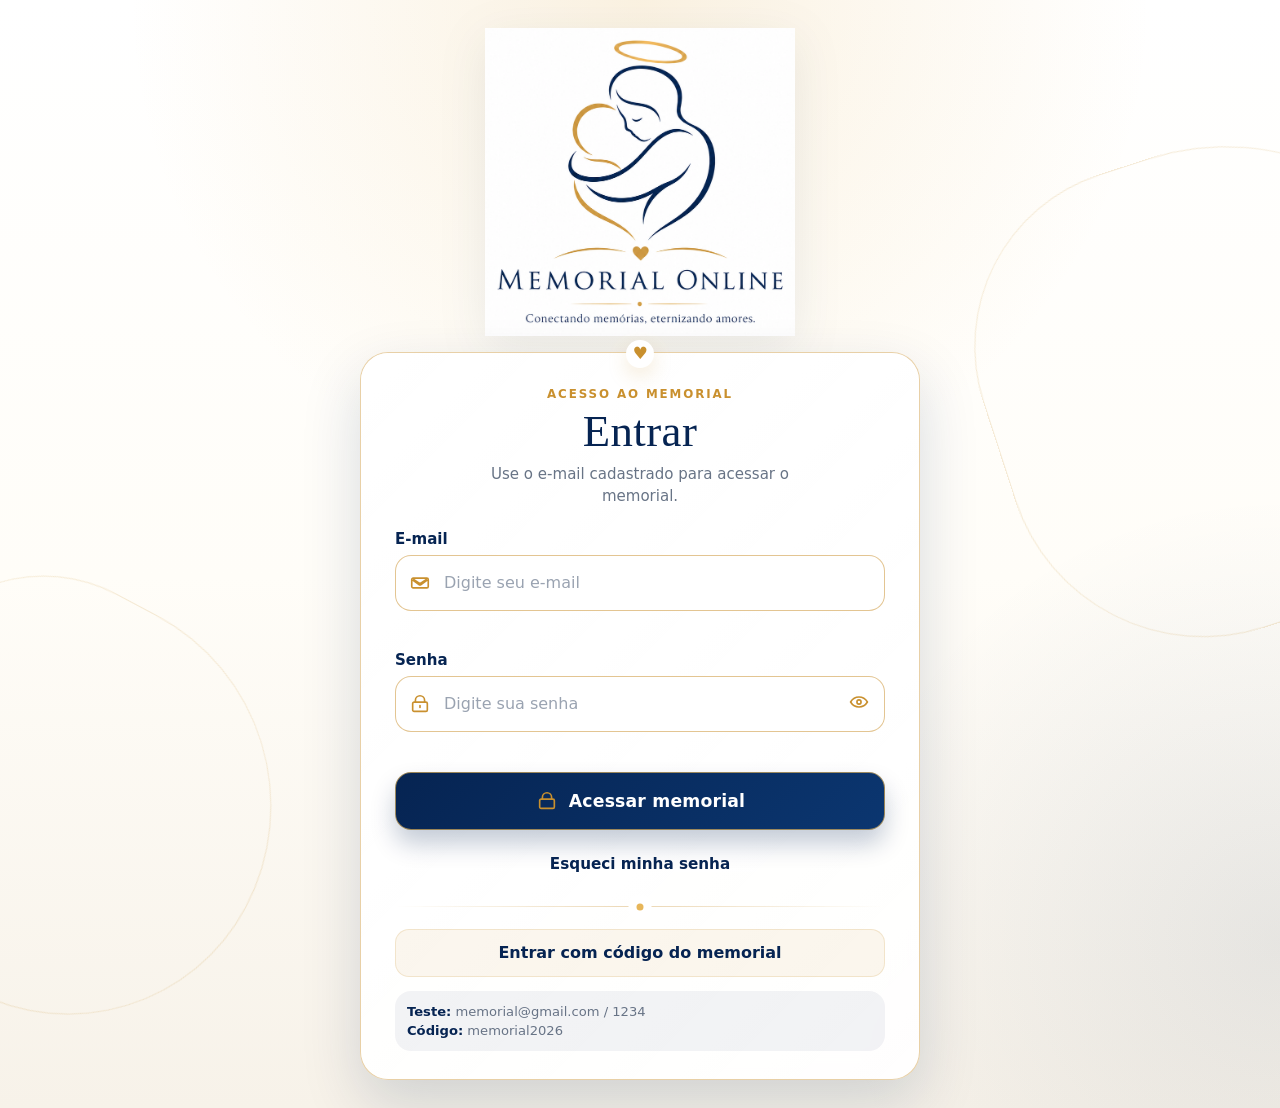
==== inmemorian_Pedro_Baptista_Pereira_neto.html @ 580d9a75 "Commit Inicial" ====
<!doctype html>
<html lang="pt-BR">
<head>
  <meta charset="utf-8" />
  <meta name="viewport" content="width=device-width, initial-scale=1, viewport-fit=cover" />
  <meta name="theme-color" content="#062452" />
  <meta name="description" content="Memorial de Pedro Baptista Pereira Neto" />
  <title>In Memorian | Pedro Baptista Pereira Neto</title>
  <link rel="preload" href="assets/logo-memorial-online.png" as="image" />
  <link rel="stylesheet" href="styles.css" />
</head>
<body class="memorial-page">
  <header class="memorial-topbar">
    <a class="mini-brand" href="inmemorian_Pedro_Baptista_Pereira_neto.html" aria-label="Memorial Online">
      <img src="assets/logo-memorial-online.png" alt="Memorial Online" />
    </a>
    <button class="logout-button" id="logoutButton" type="button">Sair</button>
  </header>

  <main class="memorial-shell">
    <section class="memorial-hero" aria-labelledby="personName">
      <div class="hero-photo" aria-hidden="true">
        <span>PB</span>
      </div>
      <p class="eyebrow">In Memorian</p>
      <h1 id="personName">Pedro Baptista Pereira Neto</h1>
      <p class="life-dates">08/02/1948 <span>—</span> 13/01/2020</p>
      <p class="hero-text">
        Uma homenagem criada para preservar lembranças, histórias, fotos e mensagens de carinho.
        Este memorial é um exemplo de como a memória de alguém pode continuar acessível, viva e respeitada.
      </p>
      <div class="hero-actions">
        <a class="primary-button hero-button" href="#mensagens">Deixar mensagem</a>
        <a class="secondary-link" href="#historia">Ver história</a>
      </div>

      <div class="memory-audio" aria-label="Música preferida">
        <audio id="favoriteMusic" preload="metadata" loop src="assets/musica-preferida.mp3"></audio>
        <div>
          <strong>Música preferida</strong>
          <span id="musicStatus">Toque para iniciar a trilha deste memorial.</span>
        </div>
        <div class="audio-actions">
          <button class="audio-button" id="playMusicButton" type="button">▶ Tocar</button>
          <button class="audio-button ghost" id="pauseMusicButton" type="button" disabled>Pausar</button>
        </div>
      </div>
    </section>

    <section class="quick-info" aria-label="Informações principais">
      <article>
        <strong>Nome completo</strong>
        <span>Pedro Baptista Pereira Neto</span>
      </article>
      <article>
        <strong>Nascimento</strong>
        <span>08 de fevereiro de 1948</span>
      </article>
      <article>
        <strong>Falecimento</strong>
        <span>13 de janeiro de 2020</span>
      </article>
      <article>
        <strong>Idade</strong>
        <span>71 anos</span>
      </article>
      <article>
        <strong>Código do memorial</strong>
        <span>memorial2026</span>
      </article>
    </section>

    <section class="content-grid">
      <article class="memorial-card wide" id="historia">
        <div class="section-title">
          <p class="eyebrow">História</p>
          <h2>Uma vida guardada com respeito</h2>
        </div>
        <p>
          Pedro Baptista Pereira Neto nasceu em 08 de fevereiro de 1948 e partiu em 13 de janeiro de 2020.
          Esta página demonstra como um memorial digital pode reunir dados essenciais, lembranças afetivas,
          fotos, mensagens da família e registros importantes da trajetória de uma pessoa.
        </p>
        <p>
          Aqui, a família poderia contar sua infância, sua caminhada profissional, seus valores, suas alegrias,
          suas conquistas e os momentos que marcaram quem ele foi. A ideia é simples: transformar datas frias
          em presença, história e memória.
        </p>
      </article>

      <article class="memorial-card quote-card">
        <span class="quote-mark">“</span>
        <p>
          Quem é amado nunca desaparece por inteiro. Permanece nas histórias, nos gestos e no silêncio bonito da saudade.
        </p>
      </article>
    </section>

    <section class="memorial-card" aria-labelledby="timelineTitle">
      <div class="section-title">
        <p class="eyebrow">Linha do tempo</p>
        <h2 id="timelineTitle">Marcos da memória</h2>
      </div>
      <div class="timeline">
        <div class="timeline-item">
          <time datetime="1948-02-08">1948</time>
          <div>
            <strong>Nascimento</strong>
            <p>Pedro Baptista Pereira Neto nasceu em 08 de fevereiro de 1948.</p>
          </div>
        </div>
        <div class="timeline-item">
          <time>Família</time>
          <div>
            <strong>Laços e convivência</strong>
            <p>Espaço para registrar familiares, amizades, histórias de casa e momentos importantes.</p>
          </div>
        </div>
        <div class="timeline-item">
          <time>Legado</time>
          <div>
            <strong>Valores deixados</strong>
            <p>Espaço para destacar ensinamentos, frases, hábitos e valores que continuam inspirando.</p>
          </div>
        </div>
        <div class="timeline-item">
          <time datetime="2020-01-13">2020</time>
          <div>
            <strong>Despedida</strong>
            <p>Pedro faleceu em 13 de janeiro de 2020, deixando lembranças que podem ser preservadas aqui.</p>
          </div>
        </div>
      </div>
    </section>

    <section class="memorial-card" aria-labelledby="galleryTitle">
      <div class="section-title row-title">
        <div>
          <p class="eyebrow">Galeria</p>
          <h2 id="galleryTitle">Memórias em imagens</h2>
        </div>
        <span class="soft-badge">Exemplo</span>
      </div>
      <div class="gallery-grid">
        <figure>
          <div class="gallery-placeholder">Foto</div>
          <figcaption>Retrato de família</figcaption>
        </figure>
        <figure>
          <div class="gallery-placeholder">Foto</div>
          <figcaption>Momentos especiais</figcaption>
        </figure>
        <figure>
          <div class="gallery-placeholder">Foto</div>
          <figcaption>Recordações antigas</figcaption>
        </figure>
      </div>
    </section>

    <section class="content-grid">
      <article class="memorial-card">
        <div class="section-title">
          <p class="eyebrow">Vela virtual</p>
          <h2>Acenda uma lembrança</h2>
        </div>
        <div class="candle-area">
          <div class="candle" aria-hidden="true"><span></span></div>
          <p><strong id="candleCount">0</strong> velas acesas neste dispositivo.</p>
          <button class="secondary-button full" id="lightCandleButton" type="button">Acender vela</button>
        </div>
      </article>

      <article class="memorial-card">
        <div class="section-title">
          <p class="eyebrow">Dados públicos</p>
          <h2>Identificação do memorial</h2>
        </div>
        <ul class="info-list">
          <li><span>URL sugerida</span><strong>/inmemorian/Pedro-Baptista-Pereira-Neto</strong></li>
          <li><span>QR Code</span><strong>Vinculado ao código memorial2026</strong></li>
          <li><span>Privacidade</span><strong>Público por QR Code ou acesso autorizado</strong></li>
        </ul>
      </article>
    </section>

    <section class="memorial-card" id="mensagens" aria-labelledby="messagesTitle">
      <div class="section-title">
        <p class="eyebrow">Livro de visitas</p>
        <h2 id="messagesTitle">Mensagens de carinho</h2>
      </div>

      <form class="message-form" id="messageForm">
        <label for="visitorName">Seu nome</label>
        <input id="visitorName" type="text" maxlength="60" placeholder="Ex.: Maria" />
        <label for="visitorMessage">Mensagem</label>
        <textarea id="visitorMessage" maxlength="280" placeholder="Escreva uma lembrança, oração ou palavra de carinho..."></textarea>
        <button class="primary-button" type="submit">Publicar mensagem</button>
      </form>

      <div class="messages-list" id="messagesList" aria-live="polite"></div>
    </section>
  </main>

  <script src="memorial.js"></script>
</body>
</html>
---- styles.css ----
:root {
  --navy: #062452;
  --navy-2: #0b3670;
  --navy-3: #071a38;
  --gold: #c9902e;
  --gold-2: #e7b65a;
  --paper: #fffdf8;
  --soft: #f7f2e9;
  --card: rgba(255, 255, 255, 0.92);
  --text: #10243f;
  --muted: #687486;
  --danger: #b42318;
  --success: #136c42;
  --line: rgba(201, 144, 46, 0.25);
  --shadow: 0 24px 60px rgba(6, 36, 82, 0.16);
  --radius: 28px;
  --safe-top: env(safe-area-inset-top, 0px);
  --safe-right: env(safe-area-inset-right, 0px);
  --safe-bottom: env(safe-area-inset-bottom, 0px);
  --safe-left: env(safe-area-inset-left, 0px);
}

* {
  box-sizing: border-box;
}

html {
  min-height: 100%;
  scroll-behavior: smooth;
  -webkit-text-size-adjust: 100%;
}

body {
  margin: 0;
  min-height: 100vh;
  min-height: 100svh;
  font-family: Inter, ui-sans-serif, system-ui, -apple-system, BlinkMacSystemFont, "Segoe UI", sans-serif;
  color: var(--text);
  background:
    radial-gradient(circle at 50% 0%, rgba(231, 182, 90, 0.18), transparent 32rem),
    radial-gradient(circle at 100% 85%, rgba(6, 36, 82, 0.08), transparent 28rem),
    linear-gradient(180deg, #fff 0%, var(--paper) 52%, var(--soft) 100%);
  overflow-x: hidden;
}

body::before,
body::after {
  content: "";
  position: fixed;
  inset: auto auto -7rem -9rem;
  width: 26rem;
  height: 26rem;
  border: 1px solid rgba(201, 144, 46, 0.18);
  border-radius: 42% 58% 54% 46%;
  transform: rotate(28deg);
  pointer-events: none;
  z-index: -1;
}

body::after {
  inset: 9rem -12rem auto auto;
  width: 30rem;
  height: 30rem;
  transform: rotate(-18deg);
}

button,
input,
textarea {
  font: inherit;
}

button,
a {
  -webkit-tap-highlight-color: transparent;
}

a {
  color: inherit;
}

/* LOGIN */
.page-shell {
  width: 100%;
  min-height: 100vh;
  min-height: 100svh;
  display: grid;
  place-items: center;
  padding: calc(18px + var(--safe-top)) calc(16px + var(--safe-right)) calc(18px + var(--safe-bottom)) calc(16px + var(--safe-left));
}

.login-wrap {
  width: min(100%, 460px);
  display: grid;
  gap: 14px;
}

.brand {
  text-align: center;
  display: grid;
  justify-items: center;
  margin-bottom: -2px;
}

.brand-logo {
  width: min(70vw, 265px);
  height: auto;
  display: block;
  filter: drop-shadow(0 12px 24px rgba(6, 36, 82, 0.08));
}

.login-card,
.memorial-card,
.quick-info article,
.memorial-hero {
  border: 1px solid rgba(201, 144, 46, 0.42);
  background: var(--card);
  box-shadow: var(--shadow);
  backdrop-filter: blur(12px);
}

.login-card {
  position: relative;
  width: 100%;
  padding: 28px 20px 22px;
  border-radius: var(--radius);
}

.login-card::before,
.memorial-card::before,
.memorial-hero::before {
  content: "";
  position: absolute;
  inset: 0;
  border-radius: inherit;
  background: linear-gradient(135deg, rgba(255,255,255,0.78), rgba(255,255,255,0));
  pointer-events: none;
}

.card-ornament {
  position: absolute;
  top: -13px;
  left: 50%;
  translate: -50% 0;
  width: 28px;
  height: 28px;
  display: grid;
  place-items: center;
  border-radius: 999px;
  background: #fff;
  color: var(--gold);
  font-size: 17px;
  line-height: 1;
  box-shadow: 0 8px 20px rgba(201, 144, 46, 0.18);
}

.form-header,
#loginForm,
.status-message,
.demo-access,
.memorial-card > *,
.memorial-hero > * {
  position: relative;
  z-index: 1;
}

.form-header {
  text-align: center;
  margin-bottom: 22px;
}

.eyebrow {
  margin: 0 0 4px;
  color: var(--gold);
  font-size: 0.74rem;
  font-weight: 800;
  letter-spacing: 0.16em;
  text-transform: uppercase;
}

h1,
h2 {
  color: var(--navy);
  font-family: Georgia, "Times New Roman", serif;
  font-weight: 500;
  letter-spacing: 0.01em;
}

h1 {
  margin: 0;
  font-size: clamp(2.05rem, 11vw, 2.8rem);
}

h2 {
  margin: 0;
  font-size: clamp(1.55rem, 7vw, 2.2rem);
}

.subtitle {
  margin: 7px auto 0;
  max-width: 21rem;
  color: var(--muted);
  font-size: 0.94rem;
  line-height: 1.45;
}

#loginForm,
.message-form {
  display: grid;
  gap: 15px;
}

.field-group,
.message-form {
  display: grid;
  gap: 7px;
}

.field-group label,
.message-form label {
  color: var(--navy);
  font-size: 0.94rem;
  font-weight: 700;
}

.input-shell,
.message-form input,
.message-form textarea {
  position: relative;
  display: flex;
  align-items: center;
  min-height: 56px;
  border: 1.4px solid rgba(201, 144, 46, 0.52);
  border-radius: 16px;
  background: rgba(255, 255, 255, 0.94);
  transition: border-color 160ms ease, box-shadow 160ms ease, background 160ms ease;
}

.input-shell:focus-within,
.message-form input:focus,
.message-form textarea:focus {
  border-color: var(--gold);
  box-shadow: 0 0 0 4px rgba(201, 144, 46, 0.16);
  background: #fff;
}

.input-icon,
.button-icon {
  width: 48px;
  min-width: 48px;
  display: grid;
  place-items: center;
  color: var(--gold);
}

.input-icon svg,
.icon-button svg,
.button-icon svg {
  width: 22px;
  height: 22px;
  fill: none;
  stroke: currentColor;
  stroke-width: 1.8;
  stroke-linecap: round;
  stroke-linejoin: round;
}

input,
textarea {
  width: 100%;
  min-width: 0;
  border: 0;
  outline: 0;
  background: transparent;
  color: var(--text);
  font-size: 16px;
}

.input-shell input {
  min-height: 54px;
  padding: 0 14px 0 0;
}

.message-form input,
.message-form textarea {
  padding: 0 14px;
}

.message-form textarea {
  min-height: 116px;
  resize: vertical;
  padding-top: 13px;
  line-height: 1.45;
}

input::placeholder,
textarea::placeholder {
  color: #9aa3b1;
}

.icon-button {
  width: 50px;
  min-width: 50px;
  height: 54px;
  border: 0;
  border-radius: 14px;
  background: transparent;
  color: var(--gold);
  cursor: pointer;
}

.icon-button:active,
.primary-button:active,
.secondary-button:active,
.logout-button:active {
  scale: 0.98;
}

.error-message {
  min-height: 18px;
  color: var(--danger);
  font-size: 0.78rem;
  font-weight: 650;
}

.primary-button,
.secondary-button,
.link-button,
.logout-button {
  cursor: pointer;
}

.primary-button {
  width: 100%;
  min-height: 58px;
  display: inline-flex;
  align-items: center;
  justify-content: center;
  gap: 10px;
  border: 1px solid rgba(231, 182, 90, 0.66);
  border-radius: 16px;
  background: linear-gradient(135deg, var(--navy), var(--navy-2));
  color: #fff;
  text-decoration: none;
  font-size: 1.08rem;
  font-weight: 800;
  letter-spacing: 0.01em;
  box-shadow: 0 14px 25px rgba(6, 36, 82, 0.23);
  transition: transform 160ms ease, box-shadow 160ms ease, filter 160ms ease;
}

.primary-button:disabled {
  cursor: not-allowed;
  filter: grayscale(0.25);
  opacity: 0.75;
}

.button-icon {
  width: 24px;
  min-width: 24px;
}

.form-actions {
  display: flex;
  justify-content: center;
  margin-top: -2px;
}

.link-button,
.secondary-button,
.logout-button {
  border: 0;
  background: transparent;
  color: var(--navy);
  font-weight: 750;
}

.link-button {
  min-height: 42px;
  padding: 7px 10px;
  font-size: 0.95rem;
}

.secondary-button,
.logout-button {
  min-height: 48px;
  padding: 10px 12px;
  border-radius: 14px;
  color: var(--navy);
  background: rgba(201, 144, 46, 0.08);
  border: 1px solid rgba(201, 144, 46, 0.18);
}

.secondary-button.full {
  width: 100%;
}

.divider {
  height: 20px;
  display: grid;
  place-items: center;
  margin: -3px 0;
}

.divider span {
  position: relative;
  width: 100%;
  height: 1px;
  background: linear-gradient(90deg, transparent, rgba(201, 144, 46, 0.36), transparent);
}

.divider span::after {
  content: "";
  position: absolute;
  left: 50%;
  top: 50%;
  width: 7px;
  height: 7px;
  translate: -50% -50%;
  border-radius: 999px;
  background: var(--gold-2);
  box-shadow: 0 0 0 8px #fff;
}

.demo-access {
  margin-top: 14px;
  padding: 11px 12px;
  border-radius: 16px;
  background: rgba(6, 36, 82, 0.05);
  color: var(--muted);
  font-size: 0.82rem;
  line-height: 1.45;
}

.demo-access strong {
  color: var(--navy);
}

.status-message {
  display: none;
  margin-top: 14px;
  padding: 12px 14px;
  border-radius: 16px;
  font-weight: 700;
  font-size: 0.9rem;
  line-height: 1.35;
}

.status-message.is-success {
  display: block;
  color: var(--success);
  background: rgba(19, 108, 66, 0.1);
  border: 1px solid rgba(19, 108, 66, 0.16);
}

.status-message.is-error {
  display: block;
  color: var(--danger);
  background: rgba(180, 35, 24, 0.08);
  border: 1px solid rgba(180, 35, 24, 0.14);
}

.is-hidden {
  display: none !important;
}

.recovery-modal {
  width: min(calc(100% - 32px), 420px);
  padding: 0;
  border: 0;
  border-radius: 24px;
  box-shadow: var(--shadow);
  background: transparent;
}

.recovery-modal::backdrop {
  background: rgba(6, 36, 82, 0.45);
  backdrop-filter: blur(5px);
}

.modal-content {
  position: relative;
  display: grid;
  gap: 12px;
  padding: 24px;
  background: #fff;
  border: 1px solid rgba(201, 144, 46, 0.35);
  border-radius: 24px;
}

.modal-content h2 {
  margin: 0;
  color: var(--navy);
  font-family: Georgia, "Times New Roman", serif;
  font-size: 1.8rem;
}

.modal-content p {
  margin: 0;
  color: var(--muted);
  line-height: 1.45;
}

.modal-content label {
  margin-top: 6px;
  color: var(--navy);
  font-weight: 700;
}

.modal-content input {
  border: 1.4px solid rgba(201, 144, 46, 0.52);
  border-radius: 16px;
  min-height: 54px;
  padding: 0 14px;
  background: #fff;
}

.modal-close {
  position: absolute;
  top: 12px;
  right: 12px;
  width: 40px;
  height: 40px;
  border: 0;
  border-radius: 999px;
  background: rgba(6, 36, 82, 0.08);
  color: var(--navy);
  font-size: 1.5rem;
  cursor: pointer;
}

.modal-button {
  margin-top: 4px;
}

/* MEMORIAL */
.memorial-page {
  padding-bottom: max(22px, var(--safe-bottom));
}

.memorial-topbar {
  position: sticky;
  top: 0;
  z-index: 10;
  display: flex;
  align-items: center;
  justify-content: space-between;
  gap: 12px;
  padding: calc(10px + var(--safe-top)) calc(14px + var(--safe-right)) 10px calc(14px + var(--safe-left));
  background: rgba(255, 253, 248, 0.82);
  border-bottom: 1px solid rgba(201, 144, 46, 0.18);
  backdrop-filter: blur(16px);
}

.mini-brand {
  display: inline-flex;
  align-items: center;
  text-decoration: none;
}

.mini-brand img {
  width: 148px;
  height: auto;
  display: block;
}

.logout-button {
  min-height: 42px;
  padding-inline: 16px;
}

.memorial-shell {
  width: min(100% - 28px, 1120px);
  margin: 18px auto 0;
  display: grid;
  gap: 18px;
}

.memorial-hero {
  position: relative;
  overflow: hidden;
  text-align: center;
  border-radius: 32px;
  padding: 30px 18px 24px;
}

.memorial-hero::after {
  content: "";
  position: absolute;
  inset: auto -20% -45% -20%;
  height: 16rem;
  background: radial-gradient(circle, rgba(231, 182, 90, 0.18), transparent 65%);
  pointer-events: none;
}

.hero-photo {
  width: 102px;
  height: 102px;
  margin: 0 auto 12px;
  display: grid;
  place-items: center;
  border-radius: 999px;
  background:
    linear-gradient(#fff, #fff) padding-box,
    linear-gradient(135deg, var(--gold), var(--navy)) border-box;
  border: 3px solid transparent;
  box-shadow: 0 18px 35px rgba(6, 36, 82, 0.14);
}

.hero-photo span {
  color: var(--navy);
  font-family: Georgia, "Times New Roman", serif;
  font-size: 2.2rem;
  letter-spacing: 0.04em;
}

.memorial-hero h1 {
  max-width: 880px;
  margin: 0 auto;
  font-size: clamp(2.15rem, 11vw, 4.5rem);
  line-height: 0.98;
}

.life-dates {
  margin: 14px 0 0;
  color: var(--gold);
  font-weight: 850;
  letter-spacing: 0.06em;
}

.life-dates span {
  color: rgba(6, 36, 82, 0.45);
  padding: 0 6px;
}

.hero-text {
  max-width: 720px;
  margin: 16px auto 0;
  color: var(--muted);
  font-size: 1rem;
  line-height: 1.65;
}

.hero-actions {
  display: grid;
  gap: 10px;
  margin: 22px auto 0;
  max-width: 360px;
}

.hero-button {
  min-height: 54px;
}

.secondary-link {
  display: inline-flex;
  align-items: center;
  justify-content: center;
  min-height: 48px;
  color: var(--navy);
  font-weight: 800;
  text-decoration: none;
}

.quick-info {
  display: grid;
  grid-template-columns: 1fr;
  gap: 12px;
}

.quick-info article {
  border-radius: 20px;
  padding: 16px;
}

.quick-info strong,
.info-list span {
  display: block;
  color: var(--gold);
  font-size: 0.76rem;
  font-weight: 850;
  text-transform: uppercase;
  letter-spacing: 0.1em;
}

.quick-info span,
.info-list strong {
  display: block;
  margin-top: 6px;
  color: var(--navy);
  font-size: 1rem;
}

.content-grid {
  display: grid;
  gap: 18px;
}

.memorial-card {
  position: relative;
  overflow: hidden;
  border-radius: 26px;
  padding: 22px 18px;
}

.memorial-card p {
  color: var(--muted);
  line-height: 1.7;
}

.section-title {
  margin-bottom: 14px;
}

.row-title {
  display: flex;
  align-items: flex-start;
  justify-content: space-between;
  gap: 12px;
}

.soft-badge {
  display: inline-flex;
  padding: 7px 10px;
  border-radius: 999px;
  background: rgba(201, 144, 46, 0.1);
  color: var(--gold);
  font-size: 0.78rem;
  font-weight: 850;
}

.quote-card {
  background: linear-gradient(135deg, rgba(6, 36, 82, 0.96), rgba(11, 54, 112, 0.92));
  border-color: rgba(231, 182, 90, 0.42);
}

.quote-card p {
  margin: 0;
  color: #fff;
  font-family: Georgia, "Times New Roman", serif;
  font-size: clamp(1.25rem, 6vw, 1.75rem);
  line-height: 1.35;
}

.quote-mark {
  display: block;
  height: 34px;
  color: var(--gold-2);
  font-family: Georgia, "Times New Roman", serif;
  font-size: 4.2rem;
  line-height: 0.7;
}

.timeline {
  display: grid;
  gap: 16px;
}

.timeline-item {
  position: relative;
  display: grid;
  grid-template-columns: 76px 1fr;
  gap: 14px;
}

.timeline-item:not(:last-child)::before {
  content: "";
  position: absolute;
  left: 37px;
  top: 38px;
  bottom: -16px;
  width: 1px;
  background: var(--line);
}

.timeline-item time {
  position: relative;
  z-index: 1;
  display: grid;
  place-items: center;
  min-height: 36px;
  padding: 7px;
  border-radius: 999px;
  background: #fff;
  border: 1px solid var(--line);
  color: var(--gold);
  font-size: 0.78rem;
  font-weight: 850;
}

.timeline-item strong {
  color: var(--navy);
}

.timeline-item p {
  margin: 4px 0 0;
}

.gallery-grid {
  display: grid;
  grid-template-columns: 1fr;
  gap: 14px;
}

.gallery-grid figure {
  margin: 0;
}

.gallery-placeholder {
  min-height: 160px;
  display: grid;
  place-items: center;
  border-radius: 22px;
  background:
    linear-gradient(135deg, rgba(6, 36, 82, 0.12), rgba(201, 144, 46, 0.16)),
    #fff;
  border: 1px dashed rgba(201, 144, 46, 0.52);
  color: var(--gold);
  font-family: Georgia, "Times New Roman", serif;
  font-size: 2rem;
}

.gallery-grid figcaption {
  margin-top: 8px;
  color: var(--muted);
  font-size: 0.9rem;
}

.candle-area {
  display: grid;
  justify-items: center;
  text-align: center;
  gap: 14px;
}

.candle {
  position: relative;
  width: 70px;
  height: 104px;
  border-radius: 18px 18px 12px 12px;
  background: linear-gradient(180deg, #fff, #f5ead6);
  border: 1px solid rgba(201, 144, 46, 0.28);
  box-shadow: 0 18px 30px rgba(6, 36, 82, 0.1);
}

.candle::before {
  content: "";
  position: absolute;
  left: 50%;
  top: -28px;
  width: 24px;
  height: 38px;
  translate: -50% 0;
  border-radius: 50% 50% 50% 50%;
  background: radial-gradient(circle at 50% 72%, #fff5ba 0 15%, var(--gold-2) 42%, rgba(231, 182, 90, 0.1) 70%);
  filter: drop-shadow(0 0 14px rgba(231, 182, 90, 0.8));
}

.candle span {
  position: absolute;
  left: 50%;
  top: 10px;
  width: 2px;
  height: 16px;
  translate: -50% 0;
  border-radius: 99px;
  background: var(--navy);
}

.info-list {
  list-style: none;
  padding: 0;
  margin: 0;
  display: grid;
  gap: 12px;
}

.info-list li {
  padding: 12px;
  border-radius: 16px;
  background: rgba(6, 36, 82, 0.04);
}

.info-list strong {
  word-break: break-word;
  line-height: 1.35;
}

.messages-list {
  display: grid;
  gap: 12px;
  margin-top: 18px;
}

.message-item {
  padding: 14px;
  border-radius: 18px;
  background: rgba(255, 255, 255, 0.72);
  border: 1px solid rgba(201, 144, 46, 0.2);
}

.message-item div {
  display: flex;
  align-items: center;
  justify-content: space-between;
  gap: 10px;
}

.message-item strong {
  color: var(--navy);
}

.message-item span {
  color: var(--gold);
  font-size: 0.8rem;
  font-weight: 750;
}

.message-item p {
  margin: 8px 0 0;
}

@media (min-width: 700px) {
  .page-shell {
    padding: calc(28px + var(--safe-top)) calc(26px + var(--safe-right)) calc(28px + var(--safe-bottom)) calc(26px + var(--safe-left));
  }

  .login-wrap {
    width: min(100%, 560px);
    gap: 18px;
  }

  .brand-logo {
    width: 310px;
  }

  .login-card {
    padding: 34px 34px 28px;
  }

  .memorial-shell {
    width: min(100% - 48px, 1120px);
    gap: 24px;
  }

  .memorial-topbar {
    padding-inline: calc(24px + var(--safe-left)) calc(24px + var(--safe-right));
  }

  .mini-brand img {
    width: 180px;
  }

  .memorial-hero {
    padding: 50px 44px 42px;
  }

  .hero-actions {
    grid-template-columns: 1fr 1fr;
    max-width: 460px;
    align-items: center;
  }

  .quick-info {
    grid-template-columns: repeat(5, 1fr);
  }

  .content-grid {
    grid-template-columns: 1.35fr 0.85fr;
    align-items: stretch;
  }

  .memorial-card {
    padding: 28px;
  }

  .gallery-grid {
    grid-template-columns: repeat(3, 1fr);
  }
}

@media (max-width: 430px) {
  .memorial-shell {
    width: min(100% - 22px, 1120px);
  }

  .mini-brand img {
    width: 126px;
  }

  .logout-button {
    min-height: 38px;
    padding-inline: 12px;
  }

  .quick-info article {
    padding: 14px;
  }

  .timeline-item {
    grid-template-columns: 66px 1fr;
    gap: 11px;
  }

  .timeline-item:not(:last-child)::before {
    left: 32px;
  }
}

@media (max-width: 380px) {
  .page-shell {
    padding-top: calc(12px + var(--safe-top));
    padding-bottom: calc(12px + var(--safe-bottom));
  }

  .brand-logo {
    width: min(68vw, 220px);
  }

  .login-card {
    padding: 24px 16px 18px;
    border-radius: 24px;
  }

  .form-header {
    margin-bottom: 16px;
  }

  #loginForm {
    gap: 11px;
  }

  .subtitle {
    font-size: 0.86rem;
  }

  .memorial-hero h1 {
    font-size: 2rem;
  }
}

@media (max-height: 700px) and (max-width: 520px) {
  .page-shell {
    align-items: start;
  }

  .brand-logo {
    width: 190px;
  }

  .login-card {
    padding-top: 22px;
  }

  .subtitle {
    display: none;
  }
}

.memory-audio {
  margin: 22px auto 0;
  width: min(100%, 560px);
  display: grid;
  gap: 14px;
  padding: 16px;
  border: 1px solid rgba(210, 157, 55, 0.38);
  border-radius: 22px;
  background: rgba(255, 255, 255, 0.72);
  box-shadow: 0 16px 36px rgba(6, 36, 82, 0.08);
}

.memory-audio strong {
  display: block;
  color: var(--navy);
  font-family: var(--font-serif);
  font-size: 1.02rem;
}

.memory-audio span {
  display: block;
  margin-top: 4px;
  color: var(--muted);
  font-size: 0.92rem;
  line-height: 1.45;
}

.audio-actions {
  display: grid;
  grid-template-columns: 1fr 1fr;
  gap: 10px;
}

.audio-button {
  min-height: 44px;
  border: 1px solid rgba(210, 157, 55, 0.55);
  border-radius: 999px;
  background: var(--navy);
  color: #fff;
  font-weight: 800;
  cursor: pointer;
  box-shadow: 0 10px 22px rgba(6, 36, 82, 0.14);
}

.audio-button.ghost {
  background: #fff;
  color: var(--navy);
}

.audio-button:disabled {
  opacity: 0.55;
  cursor: not-allowed;
  box-shadow: none;
}
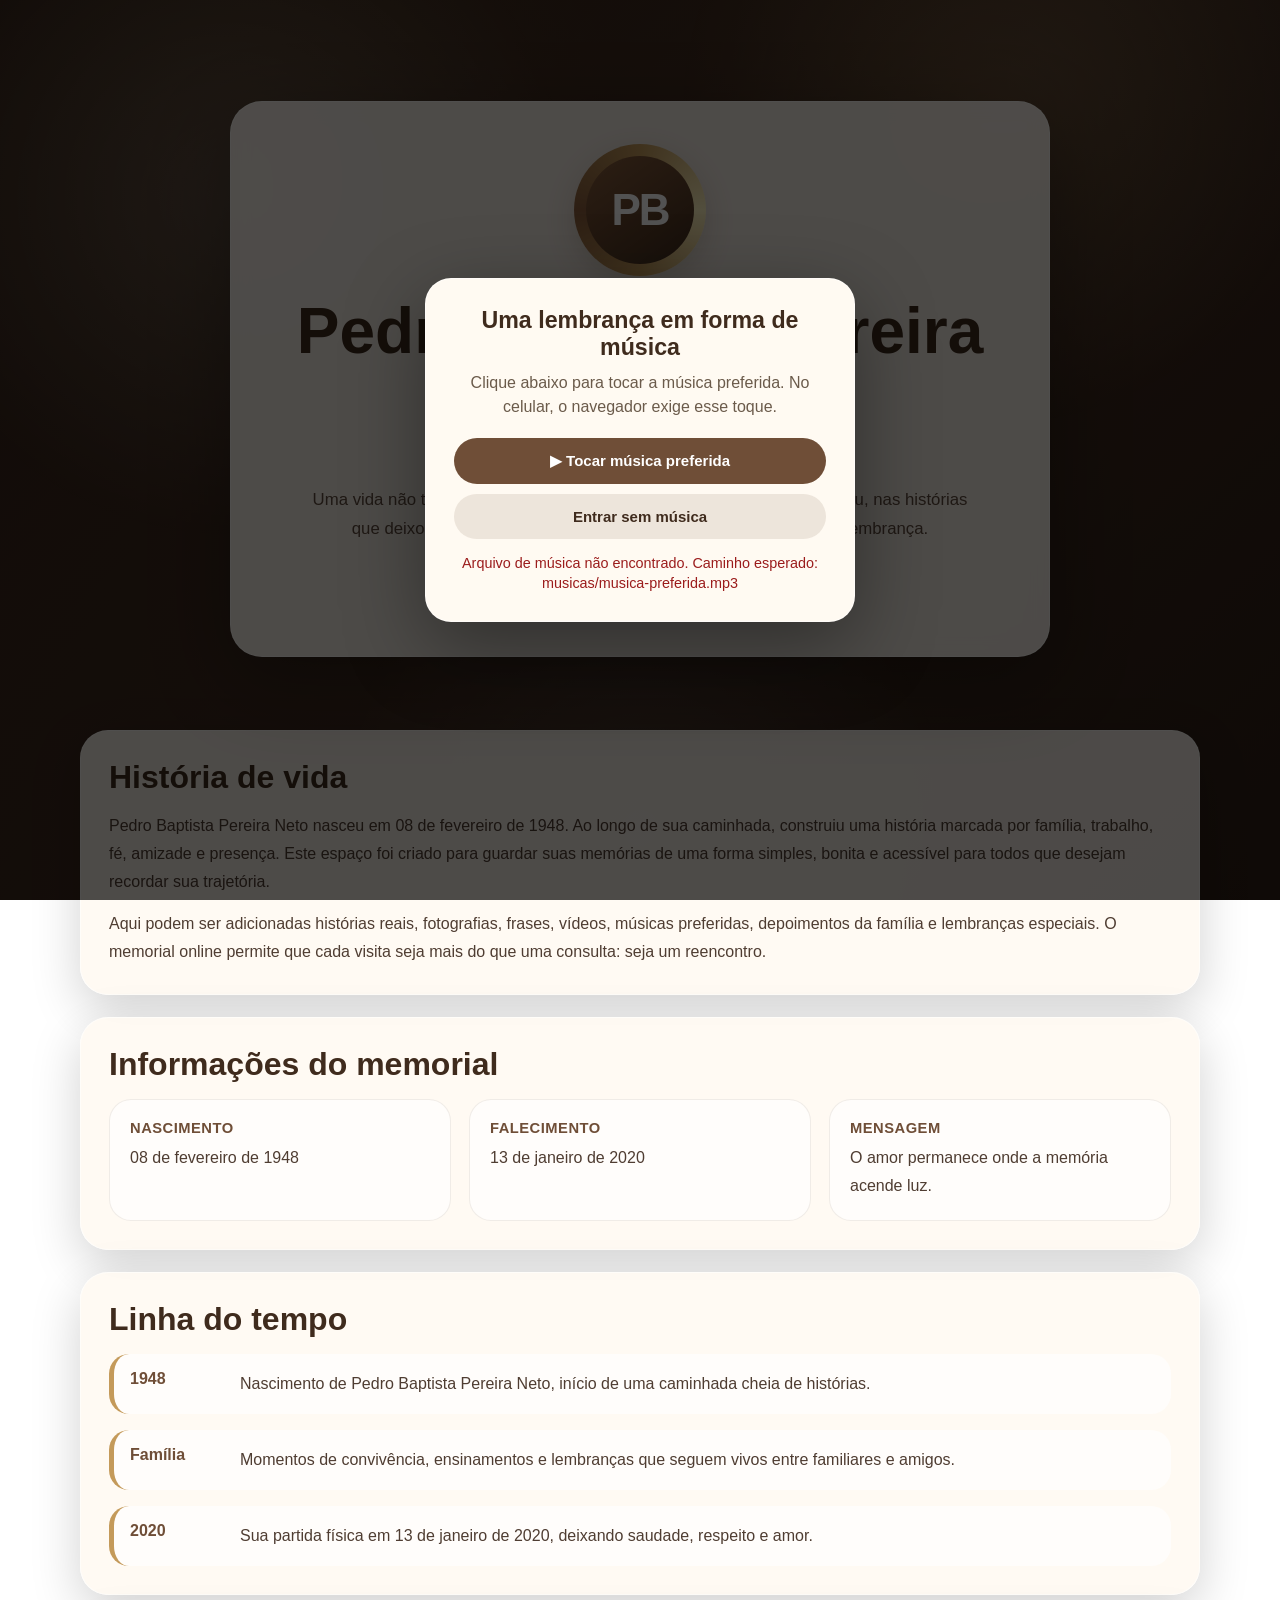
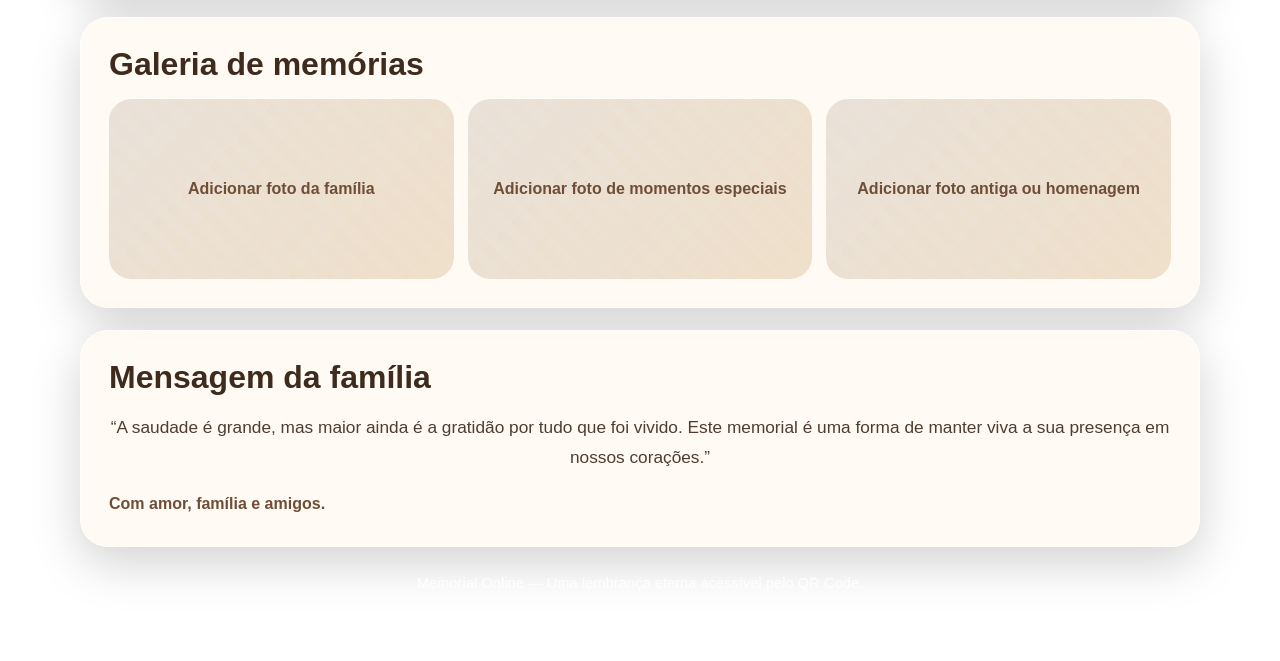
==== commit ce166daf: "Commit Inicial" ====
--- a/inmemorian_Pedro_Baptista_Pereira_neto.html
+++ b/inmemorian_Pedro_Baptista_Pereira_neto.html
@@ -1,206 +1,695 @@
-<!doctype html>
+<!DOCTYPE html>
 <html lang="pt-BR">
 <head>
-  <meta charset="utf-8" />
-  <meta name="viewport" content="width=device-width, initial-scale=1, viewport-fit=cover" />
-  <meta name="theme-color" content="#062452" />
-  <meta name="description" content="Memorial de Pedro Baptista Pereira Neto" />
-  <title>In Memorian | Pedro Baptista Pereira Neto</title>
-  <link rel="preload" href="assets/logo-memorial-online.png" as="image" />
-  <link rel="stylesheet" href="styles.css" />
+  <meta charset="UTF-8" />
+  <meta name="viewport" content="width=device-width, initial-scale=1.0" />
+
+  <title>Memorial | Pedro Baptista Pereira Neto</title>
+
+  <style>
+    :root {
+      --marrom: #6f4e37;
+      --marrom-escuro: #3f2b1d;
+      --dourado: #c49a5a;
+      --bege-claro: #fffaf2;
+      --texto: #3a2b22;
+    }
+
+    * {
+      box-sizing: border-box;
+      margin: 0;
+      padding: 0;
+    }
+
+    html {
+      scroll-behavior: smooth;
+    }
+
+    body {
+      min-height: 100vh;
+      font-family: Arial, Helvetica, sans-serif;
+      color: var(--texto);
+      background:
+        linear-gradient(rgba(47, 31, 22, 0.65), rgba(47, 31, 22, 0.78)),
+        radial-gradient(circle at 20% 15%, rgba(196,154,90,0.35), transparent 28%),
+        radial-gradient(circle at 82% 8%, rgba(255,250,242,0.18), transparent 24%),
+        linear-gradient(135deg, #3f2b1d, #6f4e37, #2b1b12);
+      background-size: cover;
+      background-position: center;
+      background-attachment: fixed;
+      overflow-x: hidden;
+    }
+
+    body::before {
+      content: "";
+      position: fixed;
+      inset: 0;
+      pointer-events: none;
+      background:
+        radial-gradient(circle at 18% 22%, rgba(255,255,255,0.14), transparent 27%),
+        radial-gradient(circle at 78% 12%, rgba(196,154,90,0.18), transparent 25%),
+        radial-gradient(circle at 50% 92%, rgba(255,255,255,0.10), transparent 30%);
+      z-index: 0;
+    }
+
+    .page {
+      position: relative;
+      z-index: 1;
+      width: min(1120px, calc(100% - 32px));
+      margin: 0 auto;
+      padding: 28px 0 70px;
+    }
+
+    header {
+      min-height: 78vh;
+      display: flex;
+      align-items: center;
+      justify-content: center;
+      text-align: center;
+      padding: 30px 0;
+    }
+
+    .hero-card {
+      width: min(820px, 100%);
+      padding: 42px 28px;
+      border-radius: 32px;
+      background: rgba(255, 250, 242, 0.92);
+      backdrop-filter: blur(10px);
+      box-shadow: 0 24px 80px rgba(0,0,0,0.32);
+      border: 1px solid rgba(255,255,255,0.45);
+      animation: subir 900ms ease both;
+    }
+
+    @keyframes subir {
+      from {
+        opacity: 0;
+        transform: translateY(22px);
+      }
+
+      to {
+        opacity: 1;
+        transform: translateY(0);
+      }
+    }
+
+    .halo {
+      width: 132px;
+      height: 132px;
+      margin: 0 auto 22px;
+      border-radius: 50%;
+      background:
+        radial-gradient(circle, #fffaf2 50%, transparent 51%),
+        conic-gradient(from 0deg, #c49a5a, #fff3bf, #c49a5a, #8b5e3c, #c49a5a);
+      display: grid;
+      place-items: center;
+      box-shadow: 0 10px 28px rgba(111,78,55,0.22);
+    }
+
+    .avatar {
+      width: 108px;
+      height: 108px;
+      border-radius: 50%;
+      background: linear-gradient(145deg, #8b5e3c, #3f2b1d);
+      display: grid;
+      place-items: center;
+      color: white;
+      font-size: 44px;
+      font-weight: 700;
+      letter-spacing: -2px;
+    }
+
+    h1 {
+      font-size: clamp(2rem, 5vw, 4rem);
+      color: var(--marrom-escuro);
+      line-height: 1.05;
+      margin-bottom: 12px;
+    }
+
+    .datas {
+      font-size: clamp(1rem, 2.5vw, 1.3rem);
+      color: var(--marrom);
+      margin-bottom: 18px;
+      font-weight: 700;
+    }
+
+    .frase {
+      max-width: 680px;
+      margin: 0 auto 26px;
+      color: #5f4b3d;
+      line-height: 1.7;
+      font-size: 1.05rem;
+    }
+
+    .hero-actions {
+      display: flex;
+      gap: 12px;
+      justify-content: center;
+      flex-wrap: wrap;
+      margin-top: 20px;
+    }
+
+    .btn {
+      border: none;
+      padding: 14px 22px;
+      border-radius: 999px;
+      font-size: 15px;
+      font-weight: 700;
+      cursor: pointer;
+      text-decoration: none;
+      transition: transform 180ms ease, box-shadow 180ms ease, background 180ms ease;
+      display: inline-flex;
+      align-items: center;
+      justify-content: center;
+      gap: 8px;
+    }
+
+    .btn:hover {
+      transform: translateY(-2px);
+      box-shadow: 0 12px 24px rgba(0,0,0,0.16);
+    }
+
+    .btn-primary {
+      background: var(--marrom);
+      color: white;
+    }
+
+    .btn-primary:hover {
+      background: var(--marrom-escuro);
+    }
+
+    .btn-secondary {
+      background: rgba(111, 78, 55, 0.12);
+      color: var(--marrom-escuro);
+    }
+
+    main {
+      display: grid;
+      gap: 22px;
+    }
+
+    section {
+      background: rgba(255, 250, 242, 0.92);
+      border-radius: 28px;
+      padding: 28px;
+      box-shadow: 0 16px 50px rgba(0,0,0,0.18);
+      border: 1px solid rgba(255,255,255,0.45);
+    }
+
+    section h2 {
+      color: var(--marrom-escuro);
+      margin-bottom: 16px;
+      font-size: clamp(1.4rem, 3vw, 2rem);
+    }
+
+    section p {
+      line-height: 1.75;
+      color: #4f3d32;
+      font-size: 1rem;
+    }
+
+    .grid {
+      display: grid;
+      grid-template-columns: repeat(3, 1fr);
+      gap: 18px;
+    }
+
+    .info-card {
+      background: rgba(255,255,255,0.72);
+      border-radius: 22px;
+      padding: 20px;
+      border: 1px solid rgba(111,78,55,0.10);
+    }
+
+    .info-card strong {
+      display: block;
+      color: var(--marrom);
+      margin-bottom: 8px;
+      font-size: 0.92rem;
+      text-transform: uppercase;
+      letter-spacing: 0.5px;
+    }
+
+    .timeline {
+      display: grid;
+      gap: 16px;
+      margin-top: 8px;
+    }
+
+    .timeline-item {
+      display: grid;
+      grid-template-columns: 92px 1fr;
+      gap: 18px;
+      align-items: start;
+      padding: 16px;
+      background: rgba(255,255,255,0.65);
+      border-radius: 20px;
+      border-left: 5px solid var(--dourado);
+    }
+
+    .timeline-item .ano {
+      font-weight: 800;
+      color: var(--marrom);
+    }
+
+    .gallery {
+      display: grid;
+      grid-template-columns: repeat(3, 1fr);
+      gap: 14px;
+    }
+
+    .foto-placeholder {
+      min-height: 180px;
+      border-radius: 22px;
+      background:
+        linear-gradient(135deg, rgba(111,78,55,0.15), rgba(196,154,90,0.28)),
+        repeating-linear-gradient(45deg, rgba(255,255,255,0.25) 0 10px, transparent 10px 20px);
+      display: grid;
+      place-items: center;
+      text-align: center;
+      color: #6f4e37;
+      font-weight: 700;
+      padding: 18px;
+    }
+
+    .mensagem-final {
+      text-align: center;
+      font-size: 1.08rem;
+      color: #4f3d32;
+    }
+
+    .assinatura {
+      margin-top: 18px;
+      font-weight: 700;
+      color: var(--marrom);
+    }
+
+    footer {
+      text-align: center;
+      color: rgba(255,255,255,0.86);
+      padding: 28px 0 0;
+      font-size: 0.92rem;
+    }
+
+    .box-musica {
+      position: fixed;
+      inset: 0;
+      background: rgba(0, 0, 0, 0.68);
+      display: flex;
+      align-items: center;
+      justify-content: center;
+      z-index: 99999;
+      padding: 20px;
+    }
+
+    .card-musica {
+      width: min(430px, 100%);
+      background: #fffaf2;
+      border-radius: 26px;
+      padding: 28px;
+      text-align: center;
+      box-shadow: 0 24px 80px rgba(0,0,0,0.38);
+      border: 1px solid rgba(255,255,255,0.55);
+      animation: subir 700ms ease both;
+    }
+
+    .card-musica h2 {
+      color: var(--marrom-escuro);
+      margin-bottom: 10px;
+      font-size: 1.45rem;
+    }
+
+    .card-musica p {
+      color: #6b5b4b;
+      line-height: 1.55;
+      margin-bottom: 18px;
+    }
+
+    .botoes-musica {
+      display: grid;
+      gap: 10px;
+    }
+
+    .status-musica {
+      display: block;
+      min-height: 20px;
+      margin-top: 14px;
+      color: #9b1c1c;
+      font-size: 0.9rem;
+      line-height: 1.4;
+    }
+
+    .player-flutuante {
+      position: fixed;
+      right: 18px;
+      bottom: 18px;
+      z-index: 9999;
+      display: none;
+      gap: 8px;
+      align-items: center;
+      background: rgba(255,250,242,0.94);
+      border: 1px solid rgba(255,255,255,0.5);
+      box-shadow: 0 14px 36px rgba(0,0,0,0.25);
+      border-radius: 999px;
+      padding: 8px;
+      backdrop-filter: blur(8px);
+    }
+
+    .player-flutuante button {
+      border: none;
+      width: 44px;
+      height: 44px;
+      border-radius: 50%;
+      cursor: pointer;
+      background: var(--marrom);
+      color: white;
+      font-size: 18px;
+    }
+
+    .player-flutuante span {
+      padding: 0 10px 0 4px;
+      color: var(--marrom-escuro);
+      font-weight: 700;
+      font-size: 0.86rem;
+      white-space: nowrap;
+    }
+
+    .cuia-chuva {
+      position: fixed;
+      top: -80px;
+      z-index: 2;
+      pointer-events: none;
+      user-select: none;
+      animation-name: cairCuia;
+      animation-timing-function: linear;
+      animation-iteration-count: infinite;
+      opacity: 0.72;
+      filter: drop-shadow(0 4px 6px rgba(0,0,0,0.22));
+    }
+
+    @keyframes cairCuia {
+      0% {
+        transform: translateY(-100px) rotate(0deg);
+      }
+
+      100% {
+        transform: translateY(112vh) rotate(360deg);
+      }
+    }
+
+    @media (max-width: 860px) {
+      body {
+        background-attachment: scroll;
+      }
+
+      .page {
+        width: min(100% - 22px, 1120px);
+        padding-top: 14px;
+      }
+
+      header {
+        min-height: auto;
+        padding: 26px 0 18px;
+      }
+
+      .hero-card,
+      section {
+        border-radius: 24px;
+        padding: 24px 18px;
+      }
+
+      .grid,
+      .gallery {
+        grid-template-columns: 1fr;
+      }
+
+      .timeline-item {
+        grid-template-columns: 1fr;
+        gap: 6px;
+      }
+
+      .player-flutuante {
+        left: 12px;
+        right: 12px;
+        justify-content: center;
+      }
+
+      .player-flutuante span {
+        white-space: normal;
+      }
+    }
+  </style>
 </head>
-<body class="memorial-page">
-  <header class="memorial-topbar">
-    <a class="mini-brand" href="inmemorian_Pedro_Baptista_Pereira_neto.html" aria-label="Memorial Online">
-      <img src="assets/logo-memorial-online.png" alt="Memorial Online" />
-    </a>
-    <button class="logout-button" id="logoutButton" type="button">Sair</button>
-  </header>
-
-  <main class="memorial-shell">
-    <section class="memorial-hero" aria-labelledby="personName">
-      <div class="hero-photo" aria-hidden="true">
-        <span>PB</span>
+
+<body>
+  <!--
+    Estrutura correta para a música:
+
+    seu-projeto/
+    ├── inmemorian_Pedro_Baptista_Pereira_neto.html
+    └── musicas/
+        └── musica-preferida.mp3
+
+    O arquivo precisa estar exatamente em:
+    musicas/musica-preferida.mp3
+
+    Não está usando pasta assets para música.
+  -->
+
+  <audio id="musicaMemorial" preload="auto" loop>
+    <source src="musicas/musica-preferida.mp3" type="audio/mpeg" />
+    Seu navegador não suporta áudio.
+  </audio>
+
+  <div id="boxMusica" class="box-musica">
+    <div class="card-musica">
+      <h2>Uma lembrança em forma de música</h2>
+      <p>
+        Clique abaixo para tocar a música preferida. No celular, o navegador exige esse toque.
+      </p>
+
+      <div class="botoes-musica">
+        <button id="btnTocarMusica" class="btn btn-primary" type="button">
+          ▶ Tocar música preferida
+        </button>
+
+        <button id="btnEntrarSemMusica" class="btn btn-secondary" type="button">
+          Entrar sem música
+        </button>
       </div>
-      <p class="eyebrow">In Memorian</p>
-      <h1 id="personName">Pedro Baptista Pereira Neto</h1>
-      <p class="life-dates">08/02/1948 <span>—</span> 13/01/2020</p>
-      <p class="hero-text">
-        Uma homenagem criada para preservar lembranças, histórias, fotos e mensagens de carinho.
-        Este memorial é um exemplo de como a memória de alguém pode continuar acessível, viva e respeitada.
-      </p>
-      <div class="hero-actions">
-        <a class="primary-button hero-button" href="#mensagens">Deixar mensagem</a>
-        <a class="secondary-link" href="#historia">Ver história</a>
-      </div>
-
-      <div class="memory-audio" aria-label="Música preferida">
-        <audio id="favoriteMusic" preload="metadata" loop src="assets/musica-preferida.mp3"></audio>
-        <div>
-          <strong>Música preferida</strong>
-          <span id="musicStatus">Toque para iniciar a trilha deste memorial.</span>
+
+      <span id="statusMusica" class="status-musica"></span>
+    </div>
+  </div>
+
+  <div id="playerFlutuante" class="player-flutuante">
+    <button id="btnControleMusica" type="button" aria-label="Pausar ou tocar música">⏸</button>
+    <span id="textoPlayer">Música tocando</span>
+  </div>
+
+  <div class="page">
+    <header>
+      <div class="hero-card">
+        <div class="halo">
+          <div class="avatar">PB</div>
         </div>
-        <div class="audio-actions">
-          <button class="audio-button" id="playMusicButton" type="button">▶ Tocar</button>
-          <button class="audio-button ghost" id="pauseMusicButton" type="button" disabled>Pausar</button>
+
+        <h1>Pedro Baptista Pereira Neto</h1>
+        <div class="datas">08/02/1948 — 13/01/2020</div>
+
+        <p class="frase">
+          Uma vida não termina quando parte. Ela continua nos gestos que ensinou,
+          nas histórias que deixou e no amor que permanece em silêncio dentro de cada lembrança.
+        </p>
+
+        <div class="hero-actions">
+          <a href="#historia" class="btn btn-primary">Conhecer a história</a>
+          <a href="#memorias" class="btn btn-secondary">Ver memórias</a>
         </div>
       </div>
-    </section>
-
-    <section class="quick-info" aria-label="Informações principais">
-      <article>
-        <strong>Nome completo</strong>
-        <span>Pedro Baptista Pereira Neto</span>
-      </article>
-      <article>
-        <strong>Nascimento</strong>
-        <span>08 de fevereiro de 1948</span>
-      </article>
-      <article>
-        <strong>Falecimento</strong>
-        <span>13 de janeiro de 2020</span>
-      </article>
-      <article>
-        <strong>Idade</strong>
-        <span>71 anos</span>
-      </article>
-      <article>
-        <strong>Código do memorial</strong>
-        <span>memorial2026</span>
-      </article>
-    </section>
-
-    <section class="content-grid">
-      <article class="memorial-card wide" id="historia">
-        <div class="section-title">
-          <p class="eyebrow">História</p>
-          <h2>Uma vida guardada com respeito</h2>
-        </div>
+    </header>
+
+    <main>
+      <section id="historia">
+        <h2>História de vida</h2>
         <p>
-          Pedro Baptista Pereira Neto nasceu em 08 de fevereiro de 1948 e partiu em 13 de janeiro de 2020.
-          Esta página demonstra como um memorial digital pode reunir dados essenciais, lembranças afetivas,
-          fotos, mensagens da família e registros importantes da trajetória de uma pessoa.
+          Pedro Baptista Pereira Neto nasceu em 08 de fevereiro de 1948. Ao longo de sua caminhada,
+          construiu uma história marcada por família, trabalho, fé, amizade e presença. Este espaço
+          foi criado para guardar suas memórias de uma forma simples, bonita e acessível para todos
+          que desejam recordar sua trajetória.
         </p>
-        <p>
-          Aqui, a família poderia contar sua infância, sua caminhada profissional, seus valores, suas alegrias,
-          suas conquistas e os momentos que marcaram quem ele foi. A ideia é simples: transformar datas frias
-          em presença, história e memória.
+        <p style="margin-top: 14px;">
+          Aqui podem ser adicionadas histórias reais, fotografias, frases, vídeos, músicas preferidas,
+          depoimentos da família e lembranças especiais. O memorial online permite que cada visita seja
+          mais do que uma consulta: seja um reencontro.
         </p>
-      </article>
-
-      <article class="memorial-card quote-card">
-        <span class="quote-mark">“</span>
-        <p>
-          Quem é amado nunca desaparece por inteiro. Permanece nas histórias, nos gestos e no silêncio bonito da saudade.
-        </p>
-      </article>
-    </section>
-
-    <section class="memorial-card" aria-labelledby="timelineTitle">
-      <div class="section-title">
-        <p class="eyebrow">Linha do tempo</p>
-        <h2 id="timelineTitle">Marcos da memória</h2>
-      </div>
-      <div class="timeline">
-        <div class="timeline-item">
-          <time datetime="1948-02-08">1948</time>
-          <div>
+      </section>
+
+      <section>
+        <h2>Informações do memorial</h2>
+
+        <div class="grid">
+          <div class="info-card">
             <strong>Nascimento</strong>
-            <p>Pedro Baptista Pereira Neto nasceu em 08 de fevereiro de 1948.</p>
+            <p>08 de fevereiro de 1948</p>
+          </div>
+
+          <div class="info-card">
+            <strong>Falecimento</strong>
+            <p>13 de janeiro de 2020</p>
+          </div>
+
+          <div class="info-card">
+            <strong>Mensagem</strong>
+            <p>O amor permanece onde a memória acende luz.</p>
           </div>
         </div>
-        <div class="timeline-item">
-          <time>Família</time>
-          <div>
-            <strong>Laços e convivência</strong>
-            <p>Espaço para registrar familiares, amizades, histórias de casa e momentos importantes.</p>
+      </section>
+
+      <section>
+        <h2>Linha do tempo</h2>
+
+        <div class="timeline">
+          <div class="timeline-item">
+            <div class="ano">1948</div>
+            <p>Nascimento de Pedro Baptista Pereira Neto, início de uma caminhada cheia de histórias.</p>
+          </div>
+
+          <div class="timeline-item">
+            <div class="ano">Família</div>
+            <p>Momentos de convivência, ensinamentos e lembranças que seguem vivos entre familiares e amigos.</p>
+          </div>
+
+          <div class="timeline-item">
+            <div class="ano">2020</div>
+            <p>Sua partida física em 13 de janeiro de 2020, deixando saudade, respeito e amor.</p>
           </div>
         </div>
-        <div class="timeline-item">
-          <time>Legado</time>
-          <div>
-            <strong>Valores deixados</strong>
-            <p>Espaço para destacar ensinamentos, frases, hábitos e valores que continuam inspirando.</p>
-          </div>
+      </section>
+
+      <section id="memorias">
+        <h2>Galeria de memórias</h2>
+
+        <div class="gallery">
+          <div class="foto-placeholder">Adicionar foto da família</div>
+          <div class="foto-placeholder">Adicionar foto de momentos especiais</div>
+          <div class="foto-placeholder">Adicionar foto antiga ou homenagem</div>
         </div>
-        <div class="timeline-item">
-          <time datetime="2020-01-13">2020</time>
-          <div>
-            <strong>Despedida</strong>
-            <p>Pedro faleceu em 13 de janeiro de 2020, deixando lembranças que podem ser preservadas aqui.</p>
-          </div>
-        </div>
-      </div>
-    </section>
-
-    <section class="memorial-card" aria-labelledby="galleryTitle">
-      <div class="section-title row-title">
-        <div>
-          <p class="eyebrow">Galeria</p>
-          <h2 id="galleryTitle">Memórias em imagens</h2>
-        </div>
-        <span class="soft-badge">Exemplo</span>
-      </div>
-      <div class="gallery-grid">
-        <figure>
-          <div class="gallery-placeholder">Foto</div>
-          <figcaption>Retrato de família</figcaption>
-        </figure>
-        <figure>
-          <div class="gallery-placeholder">Foto</div>
-          <figcaption>Momentos especiais</figcaption>
-        </figure>
-        <figure>
-          <div class="gallery-placeholder">Foto</div>
-          <figcaption>Recordações antigas</figcaption>
-        </figure>
-      </div>
-    </section>
-
-    <section class="content-grid">
-      <article class="memorial-card">
-        <div class="section-title">
-          <p class="eyebrow">Vela virtual</p>
-          <h2>Acenda uma lembrança</h2>
-        </div>
-        <div class="candle-area">
-          <div class="candle" aria-hidden="true"><span></span></div>
-          <p><strong id="candleCount">0</strong> velas acesas neste dispositivo.</p>
-          <button class="secondary-button full" id="lightCandleButton" type="button">Acender vela</button>
-        </div>
-      </article>
-
-      <article class="memorial-card">
-        <div class="section-title">
-          <p class="eyebrow">Dados públicos</p>
-          <h2>Identificação do memorial</h2>
-        </div>
-        <ul class="info-list">
-          <li><span>URL sugerida</span><strong>/inmemorian/Pedro-Baptista-Pereira-Neto</strong></li>
-          <li><span>QR Code</span><strong>Vinculado ao código memorial2026</strong></li>
-          <li><span>Privacidade</span><strong>Público por QR Code ou acesso autorizado</strong></li>
-        </ul>
-      </article>
-    </section>
-
-    <section class="memorial-card" id="mensagens" aria-labelledby="messagesTitle">
-      <div class="section-title">
-        <p class="eyebrow">Livro de visitas</p>
-        <h2 id="messagesTitle">Mensagens de carinho</h2>
-      </div>
-
-      <form class="message-form" id="messageForm">
-        <label for="visitorName">Seu nome</label>
-        <input id="visitorName" type="text" maxlength="60" placeholder="Ex.: Maria" />
-        <label for="visitorMessage">Mensagem</label>
-        <textarea id="visitorMessage" maxlength="280" placeholder="Escreva uma lembrança, oração ou palavra de carinho..."></textarea>
-        <button class="primary-button" type="submit">Publicar mensagem</button>
-      </form>
-
-      <div class="messages-list" id="messagesList" aria-live="polite"></div>
-    </section>
-  </main>
-
-  <script src="memorial.js"></script>
+      </section>
+
+      <section>
+        <h2>Mensagem da família</h2>
+
+        <p class="mensagem-final">
+          “A saudade é grande, mas maior ainda é a gratidão por tudo que foi vivido.
+          Este memorial é uma forma de manter viva a sua presença em nossos corações.”
+        </p>
+
+        <p class="assinatura">Com amor, família e amigos.</p>
+      </section>
+    </main>
+
+    <footer>
+      Memorial Online — Uma lembrança eterna acessível pelo QR Code.
+    </footer>
+  </div>
+
+  <script>
+    const CAMINHO_MUSICA = "musicas/musica-preferida.mp3";
+
+    const musica = document.getElementById("musicaMemorial");
+    const boxMusica = document.getElementById("boxMusica");
+    const btnTocarMusica = document.getElementById("btnTocarMusica");
+    const btnEntrarSemMusica = document.getElementById("btnEntrarSemMusica");
+    const statusMusica = document.getElementById("statusMusica");
+    const playerFlutuante = document.getElementById("playerFlutuante");
+    const btnControleMusica = document.getElementById("btnControleMusica");
+    const textoPlayer = document.getElementById("textoPlayer");
+
+    musica.src = CAMINHO_MUSICA;
+    musica.volume = 0.45;
+
+    function esconderModalMusica() {
+      boxMusica.style.display = "none";
+    }
+
+    function mostrarPlayer() {
+      playerFlutuante.style.display = "flex";
+    }
+
+    function atualizarPlayer() {
+      if (musica.paused) {
+        btnControleMusica.textContent = "▶";
+        textoPlayer.textContent = "Música pausada";
+      } else {
+        btnControleMusica.textContent = "⏸";
+        textoPlayer.textContent = "Música tocando";
+      }
+    }
+
+    async function tocarMusica() {
+      try {
+        statusMusica.textContent = "";
+        await musica.play();
+
+        esconderModalMusica();
+        mostrarPlayer();
+        atualizarPlayer();
+      } catch (erro) {
+        console.error("Erro ao tocar música:", erro);
+
+        statusMusica.textContent =
+          "Não consegui tocar. Confira se o arquivo está exatamente em: musicas/musica-preferida.mp3";
+      }
+    }
+
+    btnTocarMusica.addEventListener("click", tocarMusica);
+
+    btnEntrarSemMusica.addEventListener("click", function () {
+      esconderModalMusica();
+      musica.pause();
+      playerFlutuante.style.display = "none";
+    });
+
+    btnControleMusica.addEventListener("click", async function () {
+      if (musica.paused) {
+        await tocarMusica();
+      } else {
+        musica.pause();
+        atualizarPlayer();
+      }
+    });
+
+    musica.addEventListener("play", atualizarPlayer);
+    musica.addEventListener("pause", atualizarPlayer);
+
+    musica.addEventListener("error", function () {
+      statusMusica.textContent =
+        "Arquivo de música não encontrado. Caminho esperado: musicas/musica-preferida.mp3";
+      console.error("Arquivo de música não encontrado:", CAMINHO_MUSICA);
+    });
+
+    (function chuvaDeCuias() {
+      const quantidade = window.innerWidth <= 600 ? 10 : 18;
+      const simbolo = "🧉";
+      const larguraTela = window.innerWidth;
+      const espacamento = larguraTela / quantidade;
+
+      for (let i = 0; i < quantidade; i++) {
+        const cuia = document.createElement("div");
+        cuia.className = "cuia-chuva";
+        cuia.innerHTML = simbolo;
+
+        const posicaoBase = i * espacamento;
+        const variacao = Math.random() * (espacamento * 0.55);
+
+        cuia.style.left = `${posicaoBase + variacao}px`;
+        cuia.style.fontSize = `${22 + Math.random() * 22}px`;
+        cuia.style.animationDuration = `${8 + Math.random() * 8}s`;
+        cuia.style.animationDelay = `${Math.random() * 8}s`;
+
+        document.body.appendChild(cuia);
+      }
+    })();
+  </script>
 </body>
 </html>
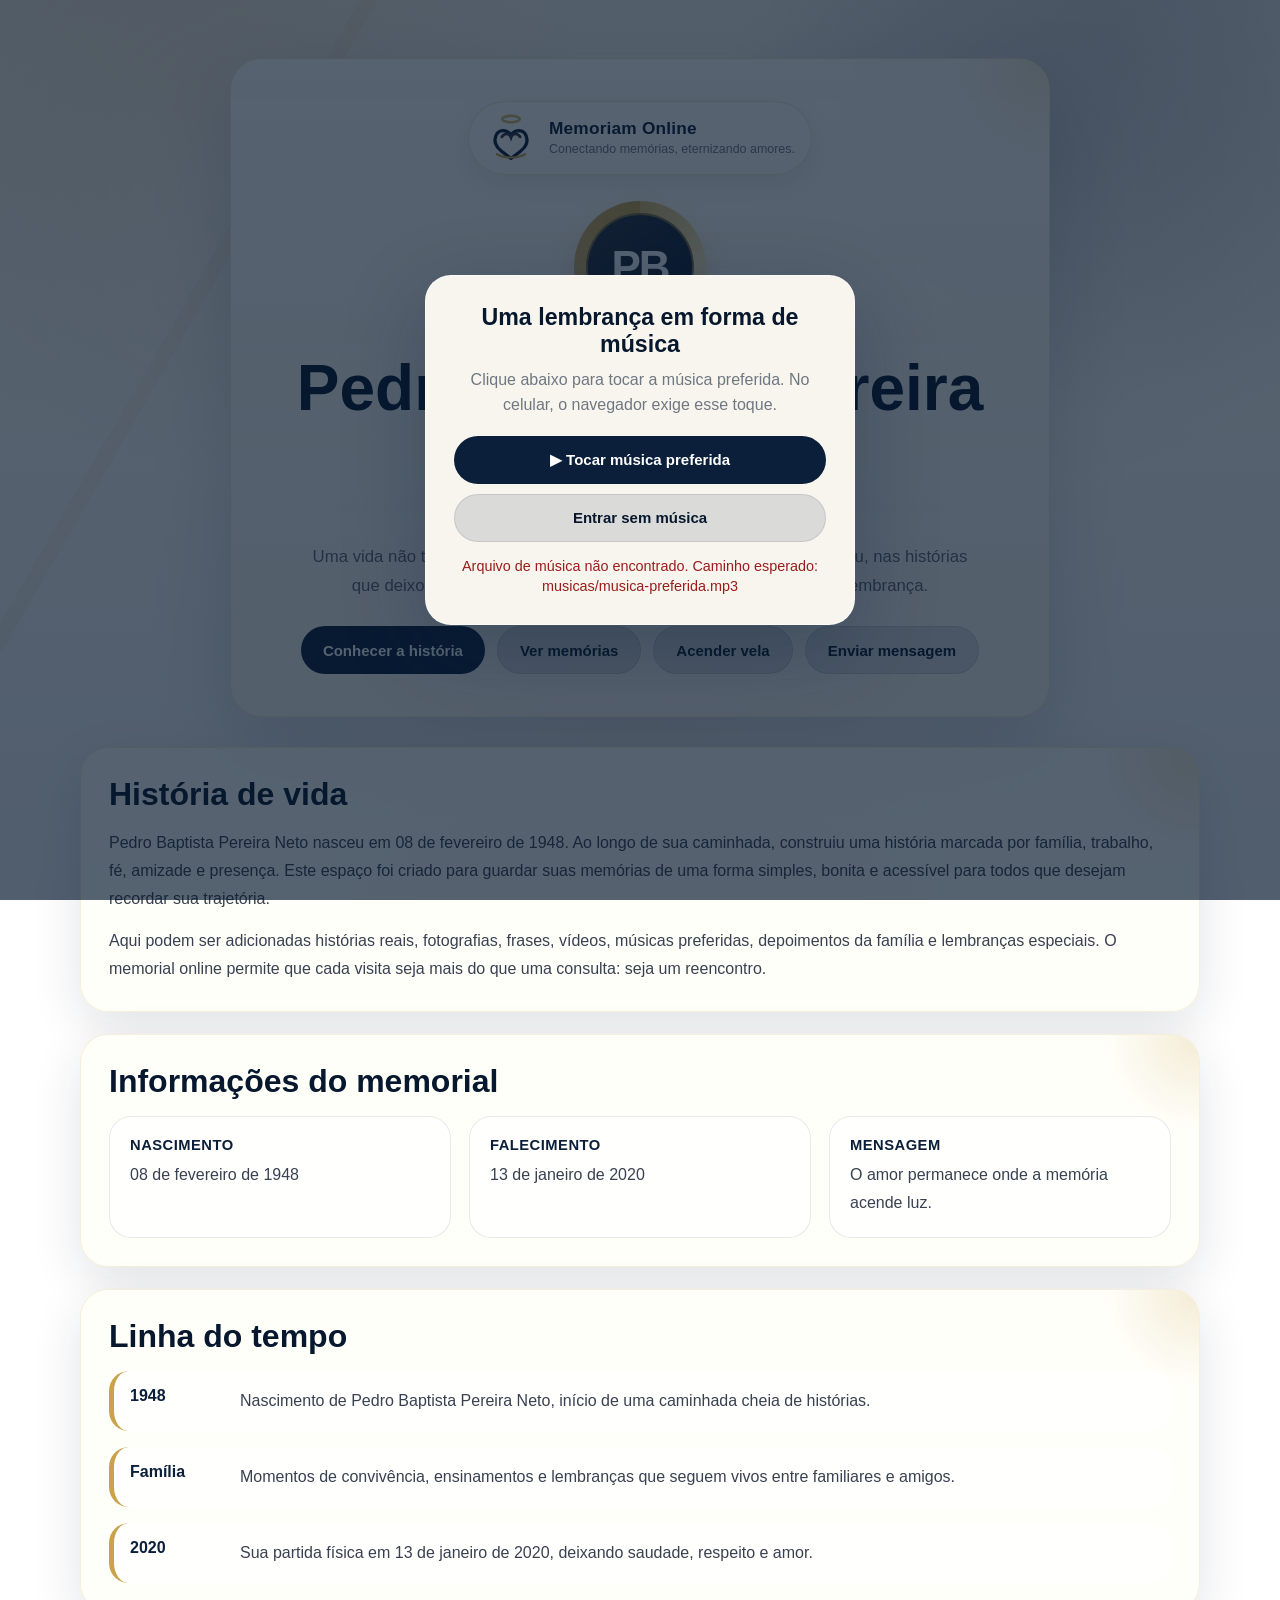
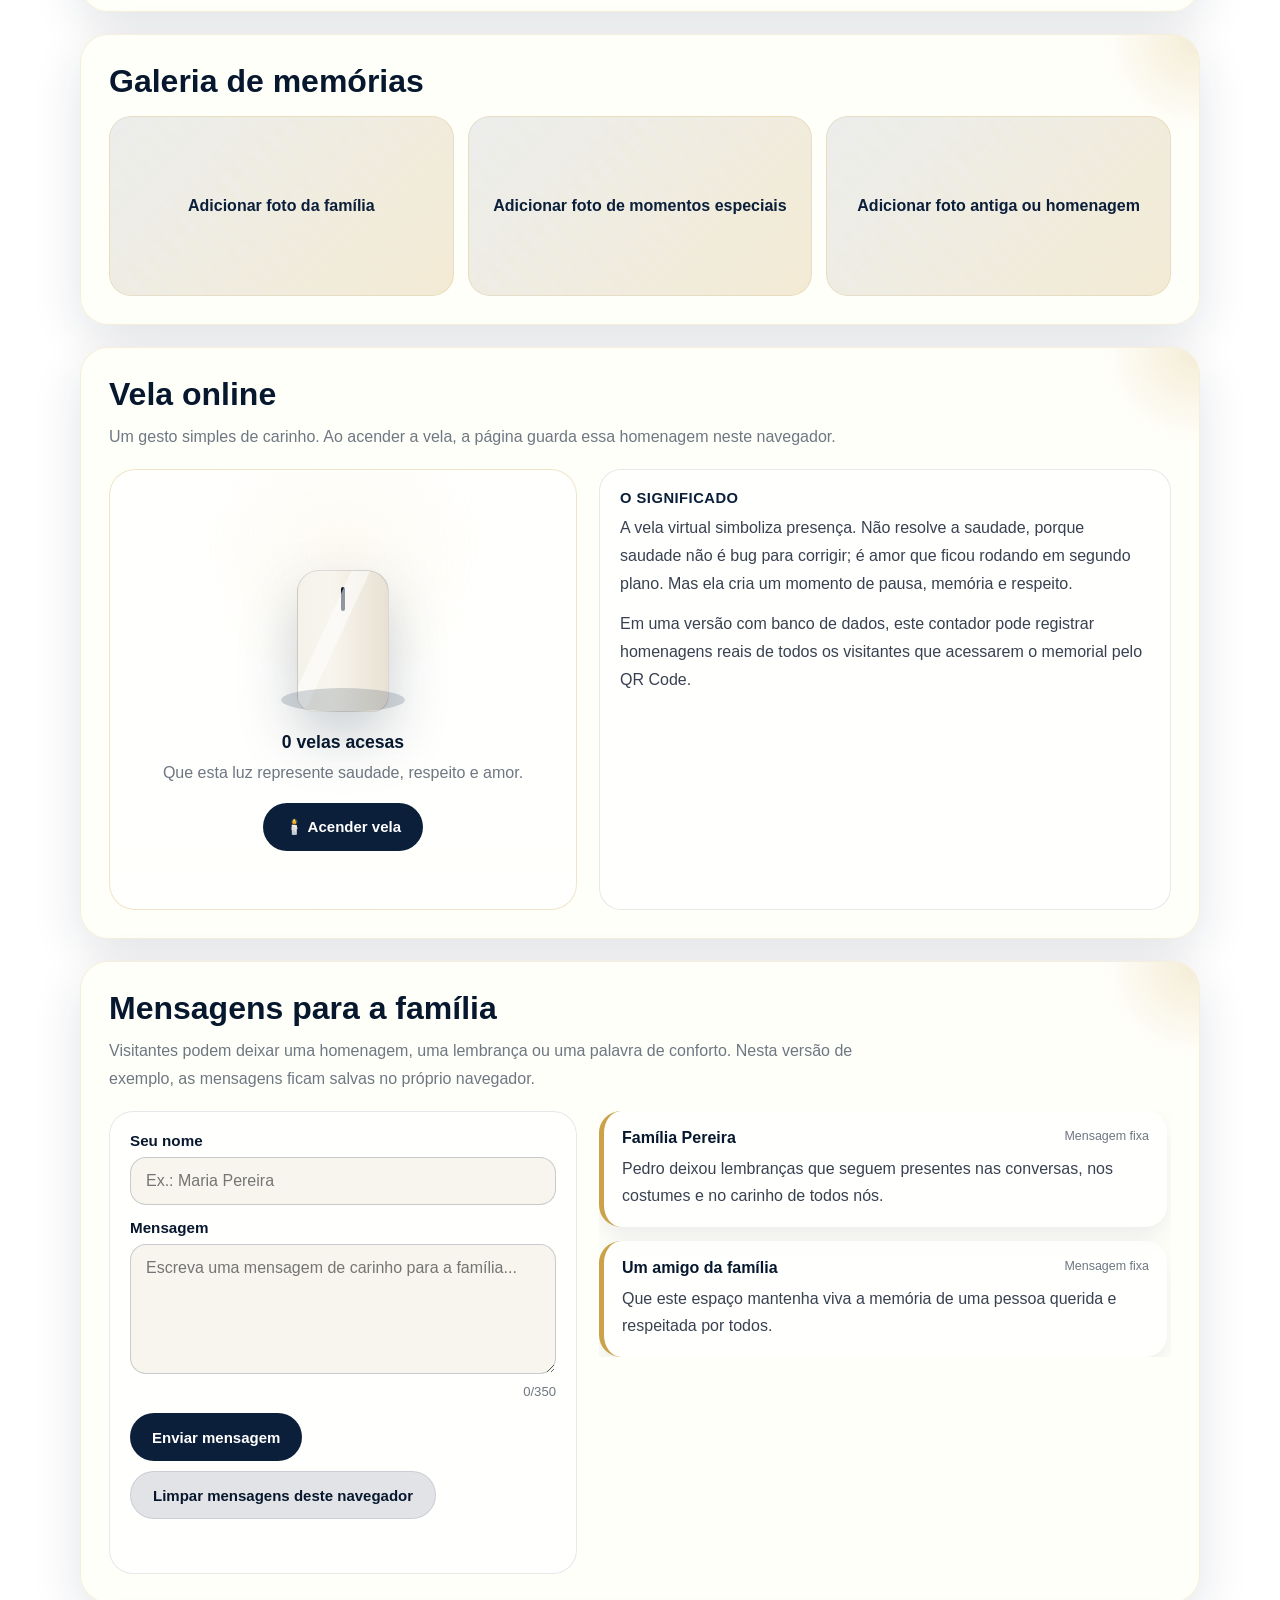
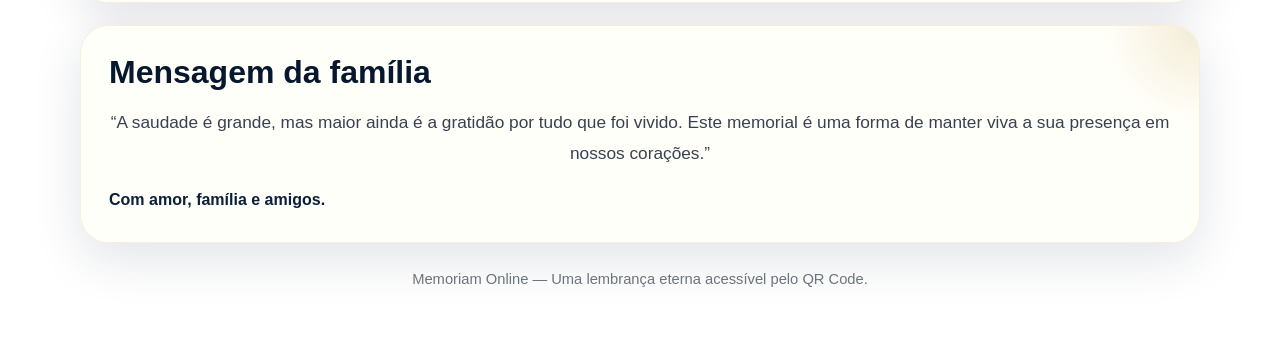
==== commit 0ac9ff63: "Atualização 29.06.2026" ====
--- a/inmemorian_Pedro_Baptista_Pereira_neto.html
+++ b/inmemorian_Pedro_Baptista_Pereira_neto.html
@@ -4,15 +4,31 @@
   <meta charset="UTF-8" />
   <meta name="viewport" content="width=device-width, initial-scale=1.0" />
 
-  <title>Memorial | Pedro Baptista Pereira Neto</title>
+  <title>Memoriam Online | Pedro Baptista Pereira Neto</title>
 
   <style>
-    :root {
-      --marrom: #6f4e37;
-      --marrom-escuro: #3f2b1d;
-      --dourado: #c49a5a;
-      --bege-claro: #fffaf2;
-      --texto: #3a2b22;
+     :root {
+      /* Paleta Memoriam Online */
+      --azul-profundo: #0b1f3a;
+      --azul-noite: #07182e;
+      --grafite: #2e3440;
+      --dourado: #c9a24a;
+      --dourado-suave: #d8b76a;
+      --off-white: #f8f5ee;
+      --branco-card: rgba(255, 255, 250, 0.94);
+      --cinza-suave: #6f7782;
+      --texto: #2e3440;
+      --texto-suave: #6f7782;
+      --sombra: rgba(11, 31, 58, 0.16);
+      --verde-suave: #2f6b58;
+      --vermelho-suave: #9b2f2f;
+
+      /* Aliases para preservar a estrutura original sem quebrar componentes */
+      --marrom: var(--azul-profundo);
+      --marrom-escuro: var(--azul-noite);
+      --dourado-claro: var(--dourado-suave);
+      --bege-claro: var(--off-white);
+      --bege-card: var(--branco-card);
     }
 
     * {
@@ -30,10 +46,10 @@
       font-family: Arial, Helvetica, sans-serif;
       color: var(--texto);
       background:
-        linear-gradient(rgba(47, 31, 22, 0.65), rgba(47, 31, 22, 0.78)),
-        radial-gradient(circle at 20% 15%, rgba(196,154,90,0.35), transparent 28%),
-        radial-gradient(circle at 82% 8%, rgba(255,250,242,0.18), transparent 24%),
-        linear-gradient(135deg, #3f2b1d, #6f4e37, #2b1b12);
+        radial-gradient(circle at 16% 10%, rgba(201,162,74,0.22), transparent 28%),
+        radial-gradient(circle at 86% 6%, rgba(11,31,58,0.11), transparent 26%),
+        radial-gradient(circle at 50% 100%, rgba(201,162,74,0.12), transparent 34%),
+        linear-gradient(180deg, var(--off-white), #fffdf8 46%, #eef2f6 100%);
       background-size: cover;
       background-position: center;
       background-attachment: fixed;
@@ -46,9 +62,9 @@
       inset: 0;
       pointer-events: none;
       background:
-        radial-gradient(circle at 18% 22%, rgba(255,255,255,0.14), transparent 27%),
-        radial-gradient(circle at 78% 12%, rgba(196,154,90,0.18), transparent 25%),
-        radial-gradient(circle at 50% 92%, rgba(255,255,255,0.10), transparent 30%);
+        linear-gradient(120deg, transparent 0 20%, rgba(201,162,74,0.08) 20% 21%, transparent 21% 100%),
+        radial-gradient(circle at 22% 24%, rgba(255,255,255,0.55), transparent 28%),
+        radial-gradient(circle at 82% 16%, rgba(11,31,58,0.08), transparent 26%);
       z-index: 0;
     }
 
@@ -73,11 +89,72 @@
       width: min(820px, 100%);
       padding: 42px 28px;
       border-radius: 32px;
-      background: rgba(255, 250, 242, 0.92);
+      background: linear-gradient(180deg, rgba(255,255,250,0.96), rgba(248,245,238,0.93));
       backdrop-filter: blur(10px);
-      box-shadow: 0 24px 80px rgba(0,0,0,0.32);
-      border: 1px solid rgba(255,255,255,0.45);
+      box-shadow: 0 24px 80px rgba(11,31,58,0.16);
+      border: 1px solid rgba(201,162,74,0.22);
       animation: subir 900ms ease both;
+      position: relative;
+      overflow: hidden;
+    }
+
+    .hero-card::after,
+    section::after {
+      content: "";
+      position: absolute;
+      right: -90px;
+      top: -90px;
+      width: 190px;
+      height: 190px;
+      background: radial-gradient(circle, rgba(201,162,74,0.20), transparent 68%);
+      pointer-events: none;
+    }
+
+
+
+    .brand-logo {
+      display: inline-flex;
+      align-items: center;
+      justify-content: center;
+      gap: 12px;
+      margin: 0 auto 26px;
+      padding: 10px 16px;
+      border-radius: 999px;
+      background: rgba(255,255,250,0.78);
+      border: 1px solid rgba(201,162,74,0.26);
+      box-shadow: 0 10px 28px rgba(11,31,58,0.08);
+    }
+
+    .brand-symbol {
+      width: 52px;
+      height: 52px;
+      display: grid;
+      place-items: center;
+      flex: 0 0 52px;
+    }
+
+    .brand-symbol svg {
+      width: 52px;
+      height: 52px;
+      display: block;
+    }
+
+    .brand-text {
+      display: grid;
+      text-align: left;
+      line-height: 1.15;
+    }
+
+    .brand-text strong {
+      color: var(--azul-profundo);
+      font-size: 1.08rem;
+      letter-spacing: 0.2px;
+    }
+
+    .brand-text span {
+      color: var(--cinza-suave);
+      font-size: 0.78rem;
+      margin-top: 3px;
     }
 
     @keyframes subir {
@@ -98,24 +175,25 @@
       margin: 0 auto 22px;
       border-radius: 50%;
       background:
-        radial-gradient(circle, #fffaf2 50%, transparent 51%),
-        conic-gradient(from 0deg, #c49a5a, #fff3bf, #c49a5a, #8b5e3c, #c49a5a);
+        radial-gradient(circle, var(--off-white) 50%, transparent 51%),
+        conic-gradient(from 0deg, var(--dourado-suave), #fff0bf, var(--dourado), var(--dourado-suave), var(--dourado));
       display: grid;
       place-items: center;
-      box-shadow: 0 10px 28px rgba(111,78,55,0.22);
+      box-shadow: 0 10px 28px rgba(201,162,74,0.24);
     }
 
     .avatar {
       width: 108px;
       height: 108px;
       border-radius: 50%;
-      background: linear-gradient(145deg, #8b5e3c, #3f2b1d);
+      background: linear-gradient(145deg, var(--grafite), var(--azul-noite));
       display: grid;
       place-items: center;
       color: white;
       font-size: 44px;
       font-weight: 700;
       letter-spacing: -2px;
+      border: 2px solid rgba(201,162,74,0.55);
     }
 
     h1 {
@@ -135,7 +213,7 @@
     .frase {
       max-width: 680px;
       margin: 0 auto 26px;
-      color: #5f4b3d;
+      color: #5f6670;
       line-height: 1.7;
       font-size: 1.05rem;
     }
@@ -156,16 +234,17 @@
       font-weight: 700;
       cursor: pointer;
       text-decoration: none;
-      transition: transform 180ms ease, box-shadow 180ms ease, background 180ms ease;
+      transition: transform 180ms ease, box-shadow 180ms ease, background 180ms ease, border-color 180ms ease;
       display: inline-flex;
       align-items: center;
       justify-content: center;
       gap: 8px;
+      min-height: 48px;
     }
 
     .btn:hover {
       transform: translateY(-2px);
-      box-shadow: 0 12px 24px rgba(0,0,0,0.16);
+      box-shadow: 0 12px 24px rgba(11,31,58,0.14);
     }
 
     .btn-primary {
@@ -178,8 +257,13 @@
     }
 
     .btn-secondary {
-      background: rgba(111, 78, 55, 0.12);
+      background: rgba(11, 31, 58, 0.12);
       color: var(--marrom-escuro);
+      border: 1px solid rgba(11, 31, 58, 0.10);
+    }
+
+    .btn-secondary:hover {
+      border-color: rgba(201, 162, 74, 0.55);
     }
 
     main {
@@ -188,11 +272,18 @@
     }
 
     section {
-      background: rgba(255, 250, 242, 0.92);
+      position: relative;
+      overflow: hidden;
+      background: var(--bege-card);
       border-radius: 28px;
       padding: 28px;
-      box-shadow: 0 16px 50px rgba(0,0,0,0.18);
-      border: 1px solid rgba(255,255,255,0.45);
+      box-shadow: 0 16px 50px rgba(11,31,58,0.12);
+      border: 1px solid rgba(201,162,74,0.18);
+    }
+
+    section > * {
+      position: relative;
+      z-index: 1;
     }
 
     section h2 {
@@ -203,21 +294,34 @@
 
     section p {
       line-height: 1.75;
-      color: #4f3d32;
+      color: #394150;
       font-size: 1rem;
+    }
+
+    .section-subtitle {
+      color: var(--texto-suave);
+      margin: -6px 0 18px;
+      max-width: 760px;
     }
 
     .grid {
       display: grid;
       grid-template-columns: repeat(3, 1fr);
       gap: 18px;
+    }
+
+    .grid-2 {
+      display: grid;
+      grid-template-columns: 0.9fr 1.1fr;
+      gap: 22px;
+      align-items: stretch;
     }
 
     .info-card {
       background: rgba(255,255,255,0.72);
       border-radius: 22px;
       padding: 20px;
-      border: 1px solid rgba(111,78,55,0.10);
+      border: 1px solid rgba(11,31,58,0.10);
     }
 
     .info-card strong {
@@ -261,20 +365,21 @@
       min-height: 180px;
       border-radius: 22px;
       background:
-        linear-gradient(135deg, rgba(111,78,55,0.15), rgba(196,154,90,0.28)),
-        repeating-linear-gradient(45deg, rgba(255,255,255,0.25) 0 10px, transparent 10px 20px);
+        linear-gradient(135deg, rgba(11,31,58,0.08), rgba(201,162,74,0.22)),
+        repeating-linear-gradient(45deg, rgba(255,255,255,0.40) 0 10px, transparent 10px 20px);
       display: grid;
       place-items: center;
       text-align: center;
-      color: #6f4e37;
+      color: var(--azul-profundo);
       font-weight: 700;
       padding: 18px;
+      border: 1px solid rgba(201,162,74,0.20);
     }
 
     .mensagem-final {
       text-align: center;
       font-size: 1.08rem;
-      color: #4f3d32;
+      color: #394150;
     }
 
     .assinatura {
@@ -283,9 +388,234 @@
       color: var(--marrom);
     }
 
+    /* Vela online */
+    .vela-card {
+      min-height: 100%;
+      background:
+        linear-gradient(180deg, rgba(255,255,255,0.78), rgba(255,255,255,0.54)),
+        radial-gradient(circle at 50% 18%, rgba(242,215,155,0.45), transparent 34%);
+      border-radius: 26px;
+      border: 1px solid rgba(201,162,74,0.28);
+      padding: 24px;
+      display: grid;
+      align-content: center;
+      justify-items: center;
+      text-align: center;
+    }
+
+    .vela-visual {
+      width: 130px;
+      height: 210px;
+      position: relative;
+      display: grid;
+      place-items: end center;
+      margin: 8px auto 20px;
+      filter: drop-shadow(0 24px 28px rgba(11,31,58,0.22));
+    }
+
+    .chama {
+      position: absolute;
+      top: 6px;
+      left: 50%;
+      width: 42px;
+      height: 62px;
+      transform: translateX(-50%);
+      border-radius: 55% 45% 55% 45%;
+      background:
+        radial-gradient(circle at 48% 64%, #fff7c7 0 18%, transparent 19%),
+        radial-gradient(circle at 50% 48%, #ffd25f 0 34%, transparent 35%),
+        linear-gradient(180deg, #ffb02e, #df5b22 72%);
+      transform-origin: 50% 88%;
+      animation: chamaViva 1.35s ease-in-out infinite alternate;
+      opacity: 0;
+      transition: opacity 350ms ease;
+      box-shadow: 0 0 28px rgba(255,178,55,0.65);
+    }
+
+    .vela-acesa .chama {
+      opacity: 1;
+    }
+
+    @keyframes chamaViva {
+      0% { transform: translateX(-50%) rotate(-4deg) scale(0.96); }
+      100% { transform: translateX(-50%) rotate(5deg) scale(1.04); }
+    }
+
+    .corpo-vela {
+      width: 92px;
+      height: 142px;
+      border-radius: 22px 22px 16px 16px;
+      background:
+        linear-gradient(90deg, #f5f2ea, #f8f5ee 38%, #e8e1d3 100%);
+      border: 1px solid rgba(11,31,58,0.12);
+      position: relative;
+      overflow: hidden;
+    }
+
+    .corpo-vela::before {
+      content: "";
+      position: absolute;
+      top: 16px;
+      left: 50%;
+      transform: translateX(-50%);
+      width: 4px;
+      height: 24px;
+      background: #07182e;
+      border-radius: 999px;
+    }
+
+    .corpo-vela::after {
+      content: "";
+      position: absolute;
+      inset: 0;
+      background: linear-gradient(115deg, transparent 0 34%, rgba(255,255,255,0.55) 35% 46%, transparent 47%);
+    }
+
+    .base-vela {
+      position: absolute;
+      bottom: 0;
+      width: 124px;
+      height: 24px;
+      border-radius: 50%;
+      background: rgba(11,31,58,0.16);
+    }
+
+    .contador-velas {
+      color: var(--marrom-escuro);
+      font-weight: 800;
+      font-size: 1.1rem;
+      margin-bottom: 6px;
+    }
+
+    .texto-vela {
+      color: var(--texto-suave);
+      margin-bottom: 16px;
+    }
+
+    .vela-status {
+      margin-top: 12px;
+      min-height: 22px;
+      color: var(--verde-suave);
+      font-weight: 700;
+      font-size: 0.95rem;
+    }
+
+    /* Mensagens para família */
+    .form-mensagem {
+      background: rgba(255,255,255,0.72);
+      border-radius: 24px;
+      padding: 20px;
+      border: 1px solid rgba(11,31,58,0.10);
+    }
+
+    .campo {
+      margin-bottom: 14px;
+    }
+
+    .campo label {
+      display: block;
+      color: var(--marrom-escuro);
+      font-weight: 800;
+      margin-bottom: 8px;
+      font-size: 0.95rem;
+    }
+
+    .campo input,
+    .campo textarea {
+      width: 100%;
+      border: 1px solid rgba(11,31,58,0.20);
+      background: #f8f5ee;
+      border-radius: 16px;
+      padding: 14px 15px;
+      color: var(--texto);
+      font-size: 1rem;
+      outline: none;
+      transition: box-shadow 180ms ease, border-color 180ms ease;
+      font-family: Arial, Helvetica, sans-serif;
+    }
+
+    .campo textarea {
+      min-height: 130px;
+      resize: vertical;
+    }
+
+    .campo input:focus,
+    .campo textarea:focus {
+      border-color: var(--dourado);
+      box-shadow: 0 0 0 4px rgba(201,162,74,0.16);
+    }
+
+    .contador-caracteres {
+      display: block;
+      text-align: right;
+      color: var(--texto-suave);
+      font-size: 0.82rem;
+      margin-top: 6px;
+    }
+
+    .status-form {
+      min-height: 22px;
+      margin-top: 12px;
+      color: var(--verde-suave);
+      font-weight: 700;
+      line-height: 1.4;
+    }
+
+    .status-form.erro {
+      color: var(--vermelho-suave);
+    }
+
+    .mural-mensagens {
+      display: grid;
+      gap: 14px;
+      max-height: 560px;
+      overflow: auto;
+      padding-right: 4px;
+    }
+
+    .mensagem-card {
+      background: rgba(255,255,255,0.72);
+      border-radius: 22px;
+      padding: 18px;
+      border-left: 5px solid var(--dourado);
+      box-shadow: 0 10px 24px rgba(11,31,58,0.08);
+    }
+
+    .mensagem-card .topo {
+      display: flex;
+      justify-content: space-between;
+      gap: 12px;
+      align-items: start;
+      margin-bottom: 9px;
+    }
+
+    .mensagem-card strong {
+      color: var(--marrom-escuro);
+      font-size: 1rem;
+    }
+
+    .mensagem-card small {
+      color: var(--texto-suave);
+      white-space: nowrap;
+      font-size: 0.78rem;
+    }
+
+    .mensagem-card p {
+      color: #394150;
+      line-height: 1.65;
+    }
+
+    .sem-mensagens {
+      padding: 18px;
+      border-radius: 18px;
+      background: rgba(255,255,255,0.6);
+      color: var(--texto-suave);
+      text-align: center;
+    }
+
     footer {
       text-align: center;
-      color: rgba(255,255,255,0.86);
+      color: var(--cinza-suave);
       padding: 28px 0 0;
       font-size: 0.92rem;
     }
@@ -293,7 +623,7 @@
     .box-musica {
       position: fixed;
       inset: 0;
-      background: rgba(0, 0, 0, 0.68);
+      background: rgba(7, 24, 46, 0.68);
       display: flex;
       align-items: center;
       justify-content: center;
@@ -303,11 +633,11 @@
 
     .card-musica {
       width: min(430px, 100%);
-      background: #fffaf2;
+      background: #f8f5ee;
       border-radius: 26px;
       padding: 28px;
       text-align: center;
-      box-shadow: 0 24px 80px rgba(0,0,0,0.38);
+      box-shadow: 0 24px 80px rgba(11,31,58,0.28);
       border: 1px solid rgba(255,255,255,0.55);
       animation: subir 700ms ease both;
     }
@@ -319,7 +649,7 @@
     }
 
     .card-musica p {
-      color: #6b5b4b;
+      color: #6f7782;
       line-height: 1.55;
       margin-bottom: 18px;
     }
@@ -346,9 +676,9 @@
       display: none;
       gap: 8px;
       align-items: center;
-      background: rgba(255,250,242,0.94);
+      background: rgba(248,245,238,0.94);
       border: 1px solid rgba(255,255,255,0.5);
-      box-shadow: 0 14px 36px rgba(0,0,0,0.25);
+      box-shadow: 0 14px 36px rgba(11,31,58,0.20);
       border-radius: 999px;
       padding: 8px;
       backdrop-filter: blur(8px);
@@ -396,6 +726,29 @@
       }
     }
 
+
+
+    .btn:disabled {
+      opacity: 0.82;
+      cursor: not-allowed;
+      transform: none;
+    }
+
+    @media (max-width: 520px) {
+      .brand-logo {
+        border-radius: 24px;
+        align-items: flex-start;
+      }
+
+      .brand-text strong {
+        font-size: 1rem;
+      }
+
+      .brand-text span {
+        font-size: 0.74rem;
+      }
+    }
+
     @media (max-width: 860px) {
       body {
         background-attachment: scroll;
@@ -418,6 +771,7 @@
       }
 
       .grid,
+      .grid-2,
       .gallery {
         grid-template-columns: 1fr;
       }
@@ -425,6 +779,20 @@
       .timeline-item {
         grid-template-columns: 1fr;
         gap: 6px;
+      }
+
+      .mensagem-card .topo {
+        display: grid;
+      }
+
+      .mensagem-card small {
+        white-space: normal;
+      }
+
+      .mural-mensagens {
+        max-height: none;
+        overflow: visible;
+        padding-right: 0;
       }
 
       .player-flutuante {
@@ -435,6 +803,21 @@
 
       .player-flutuante span {
         white-space: normal;
+      }
+    }
+
+    @media (max-width: 430px) {
+      .btn {
+        width: 100%;
+      }
+
+      .hero-actions {
+        display: grid;
+      }
+
+      .vela-visual {
+        transform: scale(0.92);
+        margin-bottom: 10px;
       }
     }
   </style>
@@ -489,6 +872,20 @@
   <div class="page">
     <header>
       <div class="hero-card">
+        <div class="brand-logo" aria-label="Memoriam Online">
+          <div class="brand-symbol" aria-hidden="true">
+            <svg viewBox="0 0 96 96" role="img">
+              <ellipse cx="48" cy="13" rx="16" ry="6" fill="none" stroke="#d8b76a" stroke-width="5" />
+              <path d="M30 72c-10-8-14-18-10-28 5-13 20-12 28-2 8-10 23-11 28 2 4 10 0 20-10 28L48 86 30 72Z" fill="none" stroke="#0b1f3a" stroke-width="6" stroke-linecap="round" stroke-linejoin="round" />
+              <path d="M31 46c5-7 14-8 17 1 3-9 12-8 17-1" fill="none" stroke="#2e3440" stroke-width="5" stroke-linecap="round" />
+              <path d="M22 78c14 8 38 8 52 0" fill="none" stroke="#c9a24a" stroke-width="4" stroke-linecap="round" />
+            </svg>
+          </div>
+          <div class="brand-text">
+            <strong>Memoriam Online</strong>
+            <span>Conectando memórias, eternizando amores.</span>
+          </div>
+        </div>
         <div class="halo">
           <div class="avatar">PB</div>
         </div>
@@ -504,6 +901,8 @@
         <div class="hero-actions">
           <a href="#historia" class="btn btn-primary">Conhecer a história</a>
           <a href="#memorias" class="btn btn-secondary">Ver memórias</a>
+          <a href="#vela-online" class="btn btn-secondary">Acender vela</a>
+          <a href="#mensagens-familia" class="btn btn-secondary">Enviar mensagem</a>
         </div>
       </div>
     </header>
@@ -576,6 +975,73 @@
         </div>
       </section>
 
+      <section id="vela-online">
+        <h2>Vela online</h2>
+        <p class="section-subtitle">
+          Um gesto simples de carinho. Ao acender a vela, a página guarda essa homenagem neste navegador.
+        </p>
+
+        <div class="grid-2">
+          <div class="vela-card">
+            <div id="velaVisual" class="vela-visual">
+              <div class="chama"></div>
+              <div class="corpo-vela"></div>
+              <div class="base-vela"></div>
+            </div>
+
+            <div id="contadorVelas" class="contador-velas">0 velas acesas</div>
+            <p class="texto-vela">Que esta luz represente saudade, respeito e amor.</p>
+
+            <button id="btnAcenderVela" class="btn btn-primary" type="button">🕯️ Acender vela</button>
+            <div id="statusVela" class="vela-status"></div>
+          </div>
+
+          <div class="info-card">
+            <strong>O significado</strong>
+            <p>
+              A vela virtual simboliza presença. Não resolve a saudade, porque saudade não é bug para corrigir;
+              é amor que ficou rodando em segundo plano. Mas ela cria um momento de pausa, memória e respeito.
+            </p>
+            <p style="margin-top: 12px;">
+              Em uma versão com banco de dados, este contador pode registrar homenagens reais de todos os visitantes
+              que acessarem o memorial pelo QR Code.
+            </p>
+          </div>
+        </div>
+      </section>
+
+      <section id="mensagens-familia">
+        <h2>Mensagens para a família</h2>
+        <p class="section-subtitle">
+          Visitantes podem deixar uma homenagem, uma lembrança ou uma palavra de conforto. Nesta versão de exemplo,
+          as mensagens ficam salvas no próprio navegador.
+        </p>
+
+        <div class="grid-2">
+          <form id="formMensagemFamilia" class="form-mensagem">
+            <div class="campo">
+              <label for="nomeVisitante">Seu nome</label>
+              <input id="nomeVisitante" name="nomeVisitante" type="text" placeholder="Ex.: Maria Pereira" maxlength="70" autocomplete="name" />
+            </div>
+
+            <div class="campo">
+              <label for="textoMensagem">Mensagem</label>
+              <textarea id="textoMensagem" name="textoMensagem" placeholder="Escreva uma mensagem de carinho para a família..." maxlength="350"></textarea>
+              <span id="contadorMensagem" class="contador-caracteres">0/350</span>
+            </div>
+
+            <button class="btn btn-primary" type="submit">Enviar mensagem</button>
+            <button id="btnLimparMensagens" class="btn btn-secondary" type="button" style="margin-top: 10px;">Limpar mensagens deste navegador</button>
+
+            <div id="statusMensagem" class="status-form"></div>
+          </form>
+
+          <div>
+            <div id="muralMensagens" class="mural-mensagens" aria-live="polite"></div>
+          </div>
+        </div>
+      </section>
+
       <section>
         <h2>Mensagem da família</h2>
 
@@ -589,7 +1055,7 @@
     </main>
 
     <footer>
-      Memorial Online — Uma lembrança eterna acessível pelo QR Code.
+      Memoriam Online — Uma lembrança eterna acessível pelo QR Code.
     </footer>
   </div>
 
@@ -668,6 +1134,174 @@
       console.error("Arquivo de música não encontrado:", CAMINHO_MUSICA);
     });
 
+    // Vela online com armazenamento local.
+    const CHAVE_VELA = "memorialPedroVelasOnline";
+    const CHAVE_VELA_ACESA = "memorialPedroMinhaVelaAcesa";
+    const velaVisual = document.getElementById("velaVisual");
+    const contadorVelas = document.getElementById("contadorVelas");
+    const btnAcenderVela = document.getElementById("btnAcenderVela");
+    const statusVela = document.getElementById("statusVela");
+
+    function getVelas() {
+      return Number(localStorage.getItem(CHAVE_VELA) || "0");
+    }
+
+    function formatarVelas(total) {
+      return total === 1 ? "1 vela acesa" : `${total} velas acesas`;
+    }
+
+    function atualizarVela() {
+      const total = getVelas();
+      const minhaVelaAcesa = localStorage.getItem(CHAVE_VELA_ACESA) === "sim";
+      contadorVelas.textContent = formatarVelas(total);
+
+      if (minhaVelaAcesa) {
+        velaVisual.classList.add("vela-acesa");
+        btnAcenderVela.textContent = "🕯️ Vela acesa";
+        btnAcenderVela.disabled = true;
+        statusVela.textContent = "Sua homenagem está acesa neste memorial.";
+      }
+    }
+
+    btnAcenderVela.addEventListener("click", function () {
+      const minhaVelaAcesa = localStorage.getItem(CHAVE_VELA_ACESA) === "sim";
+
+      if (minhaVelaAcesa) {
+        statusVela.textContent = "Você já acendeu uma vela neste navegador.";
+        return;
+      }
+
+      const novoTotal = getVelas() + 1;
+      localStorage.setItem(CHAVE_VELA, String(novoTotal));
+      localStorage.setItem(CHAVE_VELA_ACESA, "sim");
+      atualizarVela();
+    });
+
+    atualizarVela();
+
+    // Mensagens para a família com armazenamento local.
+    const CHAVE_MENSAGENS = "memorialPedroMensagensFamilia";
+    const formMensagemFamilia = document.getElementById("formMensagemFamilia");
+    const nomeVisitante = document.getElementById("nomeVisitante");
+    const textoMensagem = document.getElementById("textoMensagem");
+    const contadorMensagem = document.getElementById("contadorMensagem");
+    const muralMensagens = document.getElementById("muralMensagens");
+    const statusMensagem = document.getElementById("statusMensagem");
+    const btnLimparMensagens = document.getElementById("btnLimparMensagens");
+
+    const mensagensExemplo = [
+      {
+        nome: "Família Pereira",
+        texto: "Pedro deixou lembranças que seguem presentes nas conversas, nos costumes e no carinho de todos nós.",
+        data: "Mensagem fixa"
+      },
+      {
+        nome: "Um amigo da família",
+        texto: "Que este espaço mantenha viva a memória de uma pessoa querida e respeitada por todos.",
+        data: "Mensagem fixa"
+      }
+    ];
+
+    function escaparHtml(texto) {
+      return String(texto)
+        .replaceAll("&", "&amp;")
+        .replaceAll("<", "&lt;")
+        .replaceAll(">", "&gt;")
+        .replaceAll('"', "&quot;")
+        .replaceAll("'", "&#039;");
+    }
+
+    function getMensagens() {
+      try {
+        return JSON.parse(localStorage.getItem(CHAVE_MENSAGENS)) || [];
+      } catch (erro) {
+        return [];
+      }
+    }
+
+    function salvarMensagens(mensagens) {
+      localStorage.setItem(CHAVE_MENSAGENS, JSON.stringify(mensagens));
+    }
+
+    function renderizarMensagens() {
+      const mensagens = [...getMensagens(), ...mensagensExemplo];
+
+      if (!mensagens.length) {
+        muralMensagens.innerHTML = '<div class="sem-mensagens">Ainda não há mensagens neste memorial.</div>';
+        return;
+      }
+
+      muralMensagens.innerHTML = mensagens.map(function (mensagem) {
+        return `
+          <article class="mensagem-card">
+            <div class="topo">
+              <strong>${escaparHtml(mensagem.nome)}</strong>
+              <small>${escaparHtml(mensagem.data)}</small>
+            </div>
+            <p>${escaparHtml(mensagem.texto)}</p>
+          </article>
+        `;
+      }).join("");
+    }
+
+    function atualizarContadorMensagem() {
+      contadorMensagem.textContent = `${textoMensagem.value.length}/350`;
+    }
+
+    textoMensagem.addEventListener("input", atualizarContadorMensagem);
+
+    formMensagemFamilia.addEventListener("submit", function (event) {
+      event.preventDefault();
+
+      const nome = nomeVisitante.value.trim();
+      const texto = textoMensagem.value.trim();
+      statusMensagem.classList.remove("erro");
+
+      if (nome.length < 2) {
+        statusMensagem.textContent = "Informe seu nome para enviar a mensagem.";
+        statusMensagem.classList.add("erro");
+        nomeVisitante.focus();
+        return;
+      }
+
+      if (texto.length < 10) {
+        statusMensagem.textContent = "Escreva uma mensagem um pouco maior.";
+        statusMensagem.classList.add("erro");
+        textoMensagem.focus();
+        return;
+      }
+
+      const mensagens = getMensagens();
+      mensagens.unshift({
+        nome,
+        texto,
+        data: new Date().toLocaleDateString("pt-BR", {
+          day: "2-digit",
+          month: "2-digit",
+          year: "numeric",
+          hour: "2-digit",
+          minute: "2-digit"
+        })
+      });
+
+      salvarMensagens(mensagens.slice(0, 30));
+      formMensagemFamilia.reset();
+      atualizarContadorMensagem();
+      renderizarMensagens();
+      statusMensagem.textContent = "Mensagem enviada e salva neste navegador.";
+    });
+
+    btnLimparMensagens.addEventListener("click", function () {
+      if (!confirm("Deseja apagar as mensagens salvas neste navegador?")) return;
+      localStorage.removeItem(CHAVE_MENSAGENS);
+      renderizarMensagens();
+      statusMensagem.classList.remove("erro");
+      statusMensagem.textContent = "Mensagens locais apagadas.";
+    });
+
+    atualizarContadorMensagem();
+    renderizarMensagens();
+
     (function chuvaDeCuias() {
       const quantidade = window.innerWidth <= 600 ? 10 : 18;
       const simbolo = "🧉";
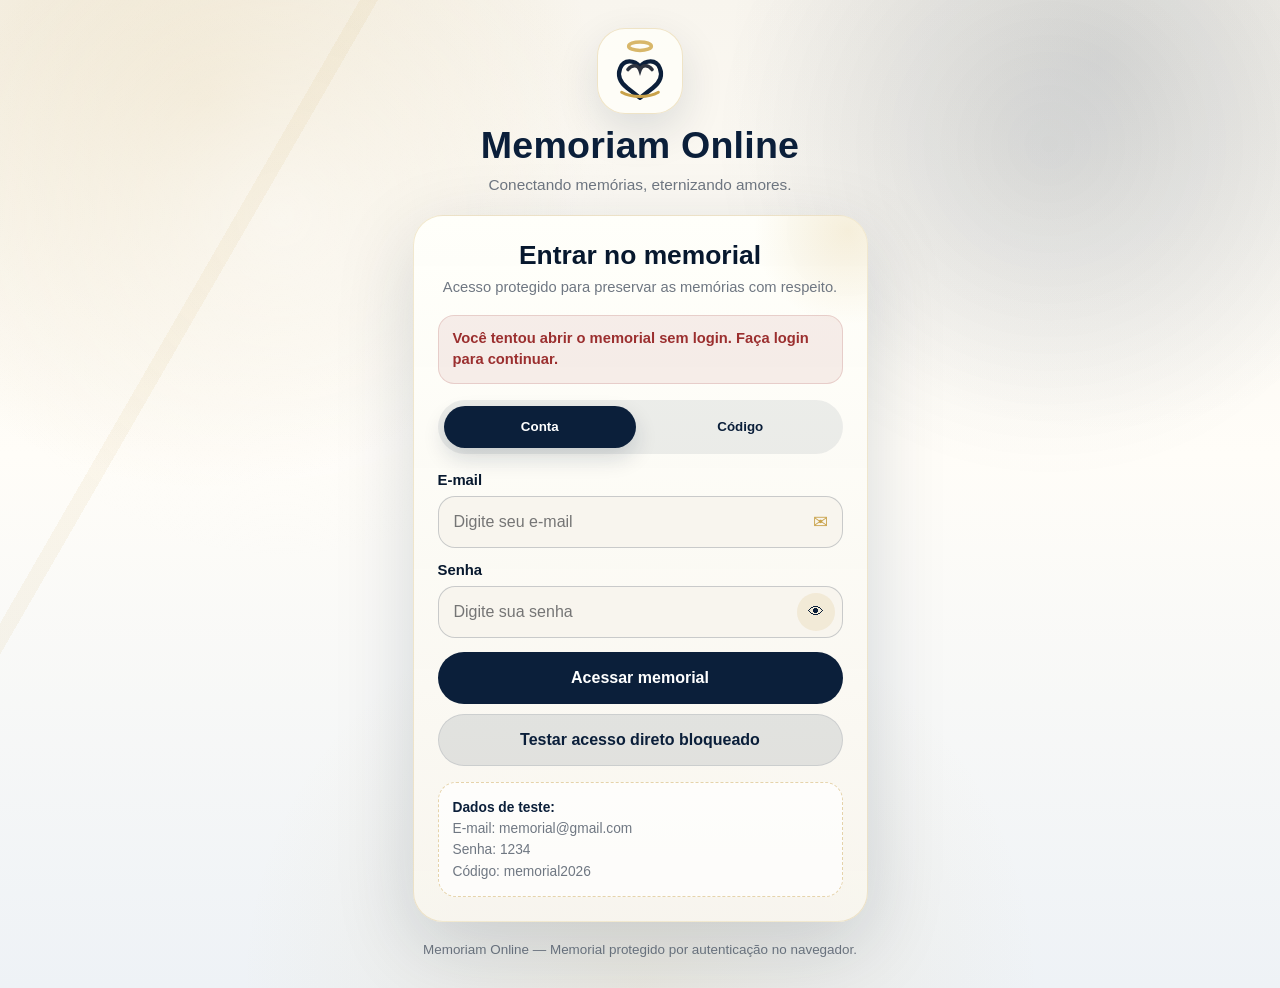
==== commit 70674425: "Atualização 29.06.2026 23:58" ====
--- a/inmemorian_Pedro_Baptista_Pereira_neto.html
+++ b/inmemorian_Pedro_Baptista_Pereira_neto.html
@@ -5,6 +5,16 @@
   <meta name="viewport" content="width=device-width, initial-scale=1.0" />
 
   <title>Memoriam Online | Pedro Baptista Pereira Neto</title>
+
+  <script>
+    (function protegerMemorial() {
+      const autenticado = sessionStorage.getItem("memoriamOnlineAutenticado") === "sim";
+
+      if (!autenticado) {
+        window.location.replace("index.html?acesso=negado");
+      }
+    })();
+  </script>
 
   <style>
      :root {
@@ -613,6 +623,46 @@
       text-align: center;
     }
 
+    .barra-acesso {
+      position: fixed;
+      top: 14px;
+      right: 14px;
+      z-index: 9998;
+      display: flex;
+      align-items: center;
+      gap: 10px;
+      padding: 8px 10px 8px 14px;
+      border-radius: 999px;
+      background: rgba(248,245,238,0.92);
+      border: 1px solid rgba(201,162,74,0.34);
+      box-shadow: 0 12px 34px rgba(11,31,58,0.16);
+      backdrop-filter: blur(10px);
+    }
+
+    .barra-acesso span {
+      color: var(--azul-profundo);
+      font-size: 0.85rem;
+      font-weight: 800;
+      white-space: nowrap;
+    }
+
+    .btn-sair {
+      border: none;
+      min-height: 38px;
+      padding: 9px 14px;
+      border-radius: 999px;
+      cursor: pointer;
+      background: var(--azul-profundo);
+      color: white;
+      font-weight: 800;
+      transition: transform 180ms ease, background 180ms ease;
+    }
+
+    .btn-sair:hover {
+      transform: translateY(-1px);
+      background: var(--azul-noite);
+    }
+
     footer {
       text-align: center;
       color: var(--cinza-suave);
@@ -795,6 +845,17 @@
         padding-right: 0;
       }
 
+      .barra-acesso {
+        top: 10px;
+        right: 10px;
+        left: 10px;
+        justify-content: space-between;
+      }
+
+      .barra-acesso span {
+        font-size: 0.78rem;
+      }
+
       .player-flutuante {
         left: 12px;
         right: 12px;
@@ -824,6 +885,10 @@
 </head>
 
 <body>
+  <div class="barra-acesso" aria-label="Área autenticada">
+    <span>Memorial protegido</span>
+    <button id="btnSairMemorial" class="btn-sair" type="button">Sair</button>
+  </div>
   <!--
     Estrutura correta para a música:
 
@@ -1061,6 +1126,16 @@
 
   <script>
     const CAMINHO_MUSICA = "musicas/musica-preferida.mp3";
+    const btnSairMemorial = document.getElementById("btnSairMemorial");
+
+    if (btnSairMemorial) {
+      btnSairMemorial.addEventListener("click", function () {
+        sessionStorage.removeItem("memoriamOnlineAutenticado");
+        sessionStorage.removeItem("memoriamOnlineMetodoLogin");
+        sessionStorage.removeItem("memoriamOnlineLoginEm");
+        window.location.href = "index.html?saiu=1";
+      });
+    }
 
     const musica = document.getElementById("musicaMemorial");
     const boxMusica = document.getElementById("boxMusica");
